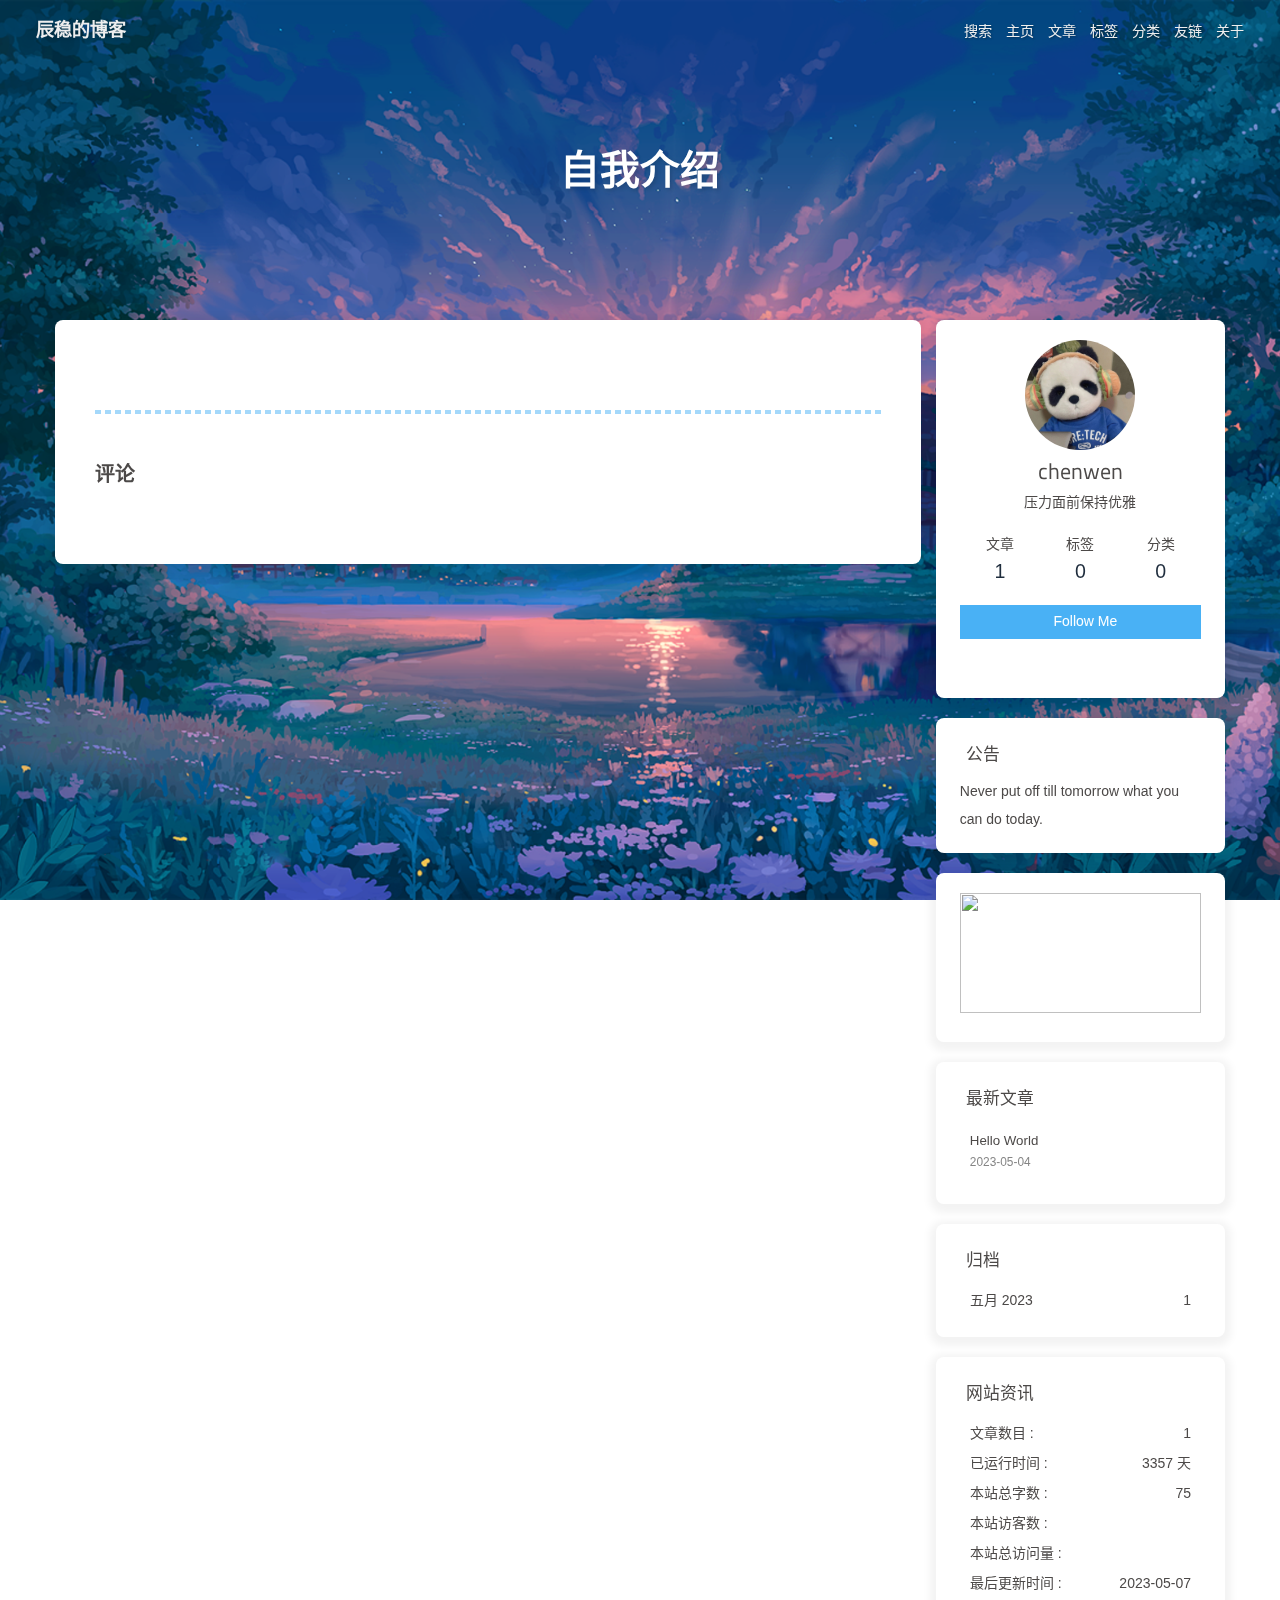
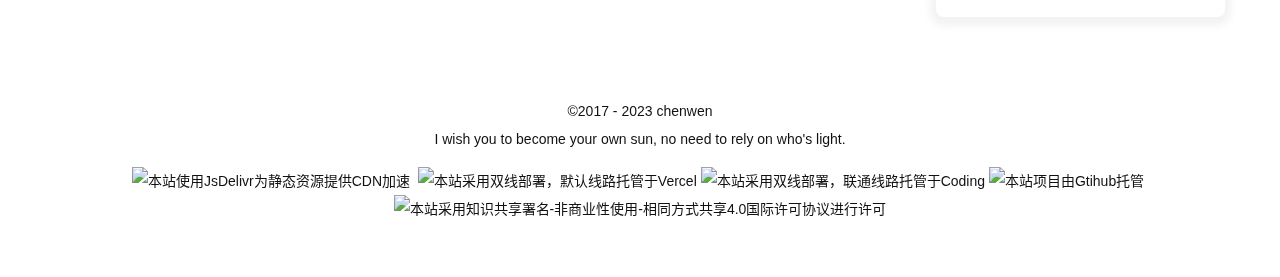
==== about/index.html @ df20328a "Site updated: 2023-05-07 23:06:52" ====
<!DOCTYPE html><html lang="zh-CN" data-theme="light"><head><meta charset="UTF-8"><meta http-equiv="X-UA-Compatible" content="IE=edge"><meta name="viewport" content="width=device-width, initial-scale=1.0,viewport-fit=cover"><title>自我介绍 | 辰稳的博客</title><meta name="author" content="chenwen"><meta name="copyright" content="chenwen"><meta name="format-detection" content="telephone=no"><meta name="theme-color" content="#ffffff"><meta property="og:type" content="website">
<meta property="og:title" content="自我介绍">
<meta property="og:url" content="http://example.com/about/index.html">
<meta property="og:site_name" content="辰稳的博客">
<meta property="og:locale" content="zh_CN">
<meta property="og:image" content="http://example.com/img/avatar.jpg">
<meta property="article:published_time" content="2023-05-05T14:06:35.000Z">
<meta property="article:modified_time" content="2023-05-05T14:24:24.065Z">
<meta property="article:author" content="chenwen">
<meta name="twitter:card" content="summary">
<meta name="twitter:image" content="http://example.com/img/avatar.jpg"><link rel="shortcut icon" href="/img/favicon.png"><link rel="canonical" href="http://example.com/about/index.html"><link rel="preconnect" href="//cdn.jsdelivr.net"/><link rel="preconnect" href="//fonts.googleapis.com" crossorigin=""/><link rel="preconnect" href="//busuanzi.ibruce.info"/><link rel="stylesheet" href="/css/index.css"><link rel="stylesheet" href="https://cdn.jsdelivr.net/npm/@fortawesome/fontawesome-free/css/all.min.css" media="print" onload="this.media='all'"><link rel="stylesheet" href="https://cdn.jsdelivr.net/npm/@fancyapps/ui/dist/fancybox/fancybox.min.css" media="print" onload="this.media='all'"><link rel="stylesheet" href="https://fonts.googleapis.com/css?family=Titillium+Web&amp;display=swap" media="print" onload="this.media='all'"><script>const GLOBAL_CONFIG = { 
  root: '/',
  algolia: undefined,
  localSearch: {"path":"/search.xml","preload":false,"top_n_per_article":1,"unescape":false,"languages":{"hits_empty":"找不到您查询的内容：${query}","hits_stats":"共找到 ${hits} 篇文章"}},
  translate: undefined,
  noticeOutdate: undefined,
  highlight: {"plugin":"highlighjs","highlightCopy":true,"highlightLang":false,"highlightHeightLimit":false},
  copy: {
    success: '复制成功',
    error: '复制错误',
    noSupport: '浏览器不支持'
  },
  relativeDate: {
    homepage: false,
    post: false
  },
  runtime: '天',
  dateSuffix: {
    just: '刚刚',
    min: '分钟前',
    hour: '小时前',
    day: '天前',
    month: '个月前'
  },
  copyright: {"limitCount":50,"languages":{"author":"作者: chenwen","link":"链接: ","source":"来源: 辰稳的博客","info":"著作权归作者所有。商业转载请联系作者获得授权，非商业转载请注明出处。"}},
  lightbox: 'fancybox',
  Snackbar: undefined,
  source: {
    justifiedGallery: {
      js: 'https://cdn.jsdelivr.net/npm/flickr-justified-gallery/dist/fjGallery.min.js',
      css: 'https://cdn.jsdelivr.net/npm/flickr-justified-gallery/dist/fjGallery.min.css'
    }
  },
  isPhotoFigcaption: false,
  islazyload: false,
  isAnchor: false,
  percent: {
    toc: true,
    rightside: false,
  }
}</script><script id="config-diff">var GLOBAL_CONFIG_SITE = {
  title: '自我介绍',
  isPost: false,
  isHome: false,
  isHighlightShrink: false,
  isToc: false,
  postUpdate: '2023-05-05 22:24:24'
}</script><noscript><style type="text/css">
  #nav {
    opacity: 1
  }
  .justified-gallery img {
    opacity: 1
  }

  #recent-posts time,
  #post-meta time {
    display: inline !important
  }
</style></noscript><script>(win=>{
    win.saveToLocal = {
      set: function setWithExpiry(key, value, ttl) {
        if (ttl === 0) return
        const now = new Date()
        const expiryDay = ttl * 86400000
        const item = {
          value: value,
          expiry: now.getTime() + expiryDay,
        }
        localStorage.setItem(key, JSON.stringify(item))
      },

      get: function getWithExpiry(key) {
        const itemStr = localStorage.getItem(key)

        if (!itemStr) {
          return undefined
        }
        const item = JSON.parse(itemStr)
        const now = new Date()

        if (now.getTime() > item.expiry) {
          localStorage.removeItem(key)
          return undefined
        }
        return item.value
      }
    }
  
    win.getScript = url => new Promise((resolve, reject) => {
      const script = document.createElement('script')
      script.src = url
      script.async = true
      script.onerror = reject
      script.onload = script.onreadystatechange = function() {
        const loadState = this.readyState
        if (loadState && loadState !== 'loaded' && loadState !== 'complete') return
        script.onload = script.onreadystatechange = null
        resolve()
      }
      document.head.appendChild(script)
    })
  
    win.getCSS = (url,id = false) => new Promise((resolve, reject) => {
      const link = document.createElement('link')
      link.rel = 'stylesheet'
      link.href = url
      if (id) link.id = id
      link.onerror = reject
      link.onload = link.onreadystatechange = function() {
        const loadState = this.readyState
        if (loadState && loadState !== 'loaded' && loadState !== 'complete') return
        link.onload = link.onreadystatechange = null
        resolve()
      }
      document.head.appendChild(link)
    })
  
      win.activateDarkMode = function () {
        document.documentElement.setAttribute('data-theme', 'dark')
        if (document.querySelector('meta[name="theme-color"]') !== null) {
          document.querySelector('meta[name="theme-color"]').setAttribute('content', '#0d0d0d')
        }
      }
      win.activateLightMode = function () {
        document.documentElement.setAttribute('data-theme', 'light')
        if (document.querySelector('meta[name="theme-color"]') !== null) {
          document.querySelector('meta[name="theme-color"]').setAttribute('content', '#ffffff')
        }
      }
      const t = saveToLocal.get('theme')
    
          if (t === 'dark') activateDarkMode()
          else if (t === 'light') activateLightMode()
        
      const asideStatus = saveToLocal.get('aside-status')
      if (asideStatus !== undefined) {
        if (asideStatus === 'hide') {
          document.documentElement.classList.add('hide-aside')
        } else {
          document.documentElement.classList.remove('hide-aside')
        }
      }
    
    const detectApple = () => {
      if(/iPad|iPhone|iPod|Macintosh/.test(navigator.userAgent)){
        document.documentElement.classList.add('apple')
      }
    }
    detectApple()
    })(window)</script><link rel="stylesheet" href="/css/index_loading.css"><link rel="stylesheet" href="/css/universe.css"><link rel="stylesheet" href="/css/modify.css"><!-- hexo injector head_end start --><link rel="stylesheet" href="https://cdn.cbd.int/hexo-butterfly-clock-anzhiyu/lib/clock.min.css" /><!-- hexo injector head_end end --><meta name="generator" content="Hexo 6.3.0"></head><body><div id="loading-box" onclick="document.getElementById(&quot;loading-box&quot;).classList.add(&quot;loaded&quot;)"><div class="loading-bg"><div class="loading-img"></div><div class="loading-image-dot"></div></div></div><script>const preloader = {
  endLoading: () => {
    document.body.style.overflow = 'auto';
    document.getElementById('loading-box').classList.add("loaded")
  },
  initLoading: () => {
    document.body.style.overflow = '';
    document.getElementById('loading-box').classList.remove("loaded")

  }
}
window.addEventListener('load',()=> { preloader.endLoading() })

if (false) {
  document.addEventListener('pjax:send', () => { preloader.initLoading() })
  document.addEventListener('pjax:complete', () => { preloader.endLoading() })
}</script><script>window.paceOptions = {
  restartOnPushState: false
}

document.addEventListener('pjax:send', () => {
  Pace.restart()
})
</script><link rel="stylesheet" href="/css/progress_bar.css"/><script src="https://cdn.jsdelivr.net/npm/pace-js/pace.min.js"></script><div id="web_bg"></div><div id="sidebar"><div id="menu-mask"></div><div id="sidebar-menus"><div class="avatar-img is-center"><img src="/img/avatar.jpg" onerror="onerror=null;src='/img/friend_404.gif'" alt="avatar"/></div><div class="sidebar-site-data site-data is-center"><a href="/archives/"><div class="headline">文章</div><div class="length-num">1</div></a><a href="/tags/"><div class="headline">标签</div><div class="length-num">0</div></a><a href="/categories/"><div class="headline">分类</div><div class="length-num">0</div></a></div><hr/><div class="menus_items"><div class="menus_item"><a class="site-page" href="/"><i class="fa-fw fas fa-home"></i><span> 主页</span></a></div><div class="menus_item"><a class="site-page" href="/archives/"><i class="fa-fw fa fa fa-archive"></i><span> 文章</span></a></div><div class="menus_item"><a class="site-page" href="/tags/"><i class="fa-fw fa fa-tags"></i><span> 标签</span></a></div><div class="menus_item"><a class="site-page" href="/categories/"><i class="fa-fw fa fa-folder-open"></i><span> 分类</span></a></div><div class="menus_item"><a class="site-page" href="/links/"><i class="fa-fw fa fa-link"></i><span> 友链</span></a></div><div class="menus_item"><a class="site-page" href="/about/"><i class="fa-fw fas fa-heart"></i><span> 关于</span></a></div></div></div></div><div class="page" id="body-wrap"><header class="not-home-page" id="page-header"><nav id="nav"><span id="blog-info"><a href="/" title="辰稳的博客"><span class="site-name">辰稳的博客</span></a></span><div id="menus"><div id="search-button"><a class="site-page social-icon search" href="javascript:void(0);"><i class="fas fa-search fa-fw"></i><span> 搜索</span></a></div><div class="menus_items"><div class="menus_item"><a class="site-page" href="/"><i class="fa-fw fas fa-home"></i><span> 主页</span></a></div><div class="menus_item"><a class="site-page" href="/archives/"><i class="fa-fw fa fa fa-archive"></i><span> 文章</span></a></div><div class="menus_item"><a class="site-page" href="/tags/"><i class="fa-fw fa fa-tags"></i><span> 标签</span></a></div><div class="menus_item"><a class="site-page" href="/categories/"><i class="fa-fw fa fa-folder-open"></i><span> 分类</span></a></div><div class="menus_item"><a class="site-page" href="/links/"><i class="fa-fw fa fa-link"></i><span> 友链</span></a></div><div class="menus_item"><a class="site-page" href="/about/"><i class="fa-fw fas fa-heart"></i><span> 关于</span></a></div></div><div id="toggle-menu"><a class="site-page" href="javascript:void(0);"><i class="fas fa-bars fa-fw"></i></a></div></div></nav><div id="page-site-info"><h1 id="site-title">自我介绍</h1></div></header><main class="layout" id="content-inner"><div id="page"><div id="article-container"></div><hr/><div id="post-comment"><div class="comment-head"><div class="comment-headline"><i class="fas fa-comments fa-fw"></i><span> 评论</span></div></div><div class="comment-wrap"><div><div id="twikoo-wrap"></div></div></div></div></div><div class="aside-content" id="aside-content"><div class="card-widget card-info"><div class="is-center"><div class="avatar-img"><img src="/img/avatar.jpg" onerror="this.onerror=null;this.src='/img/friend_404.gif'" alt="avatar"/></div><div class="author-info__name">chenwen</div><div class="author-info__description">压力面前保持优雅</div></div><div class="card-info-data site-data is-center"><a href="/archives/"><div class="headline">文章</div><div class="length-num">1</div></a><a href="/tags/"><div class="headline">标签</div><div class="length-num">0</div></a><a href="/categories/"><div class="headline">分类</div><div class="length-num">0</div></a></div><a id="card-info-btn" target="_blank" rel="noopener" href="https://github.com/xxxxxx"><i class="fab fa-github"></i><span>Follow Me</span></a><div class="card-info-social-icons is-center"><a class="social-icon" href="https://github.com/" target="_blank" title="Github"><i class="fab fa-github"></i></a><a class="social-icon" href="http://28441096.xyz/" target="_blank" title="BLOG"><i class="fa fa-book-open"></i></a><a class="social-icon" href="mailto:28441096@qq.com" target="_blank" title="Email"><i class="fas fa-envelope-open-text"></i></a></div></div><div class="card-widget card-announcement"><div class="item-headline"><i class="fas fa-bullhorn fa-shake"></i><span>公告</span></div><div class="announcement_content">Never put off till tomorrow what you can do today.</div></div><div class="sticky_layout"><div class="card-widget card-recent-post"><div class="item-headline"><i class="fas fa-history"></i><span>最新文章</span></div><div class="aside-list"><div class="aside-list-item no-cover"><div class="content"><a class="title" href="/post/undefined.html" title="Hello World">Hello World</a><time datetime="2023-05-04T13:56:14.245Z" title="发表于 2023-05-04 21:56:14">2023-05-04</time></div></div></div></div><div class="card-widget card-archives"><div class="item-headline"><i class="fas fa-archive"></i><span>归档</span></div><ul class="card-archive-list"><li class="card-archive-list-item"><a class="card-archive-list-link" href="/archives/2023/05/"><span class="card-archive-list-date">五月 2023</span><span class="card-archive-list-count">1</span></a></li></ul></div><div class="card-widget card-webinfo"><div class="item-headline"><i class="fas fa-chart-line"></i><span>网站资讯</span></div><div class="webinfo"><div class="webinfo-item"><div class="item-name">文章数目 :</div><div class="item-count">1</div></div><div class="webinfo-item"><div class="item-name">已运行时间 :</div><div class="item-count" id="runtimeshow" data-publishDate="2017-05-14T16:00:00.000Z"><i class="fa-solid fa-spinner fa-spin"></i></div></div><div class="webinfo-item"><div class="item-name">本站总字数 :</div><div class="item-count">75</div></div><div class="webinfo-item"><div class="item-name">本站访客数 :</div><div class="item-count" id="busuanzi_value_site_uv"><i class="fa-solid fa-spinner fa-spin"></i></div></div><div class="webinfo-item"><div class="item-name">本站总访问量 :</div><div class="item-count" id="busuanzi_value_site_pv"><i class="fa-solid fa-spinner fa-spin"></i></div></div><div class="webinfo-item"><div class="item-name">最后更新时间 :</div><div class="item-count" id="last-push-date" data-lastPushDate="2023-05-07T15:06:49.174Z"><i class="fa-solid fa-spinner fa-spin"></i></div></div></div></div></div></div></main><footer id="footer" style="background-color: transparent;"><div id="footer-wrap"><div class="copyright">&copy;2017 - 2023  <i id="heartbeat" class="fa fas fa-heartbeat"></i> chenwen</div><div class="footer_custom_text">I wish you to become your own sun, no need to rely on who's light.<p><a target="_blank" href="https://www.jsdelivr.com/"><img src="https://img.shields.io/badge/CDN-jsDelivr-orange?style=flat&logo=jsDelivr" title="本站使用JsDelivr为静态资源提供CDN加速"></a> &nbsp;<a target="_blank" href="https://vercel.com/ "><img src="https://img.shields.io/badge/Hosted-Vervel-brightgreen?style=flat&logo=Vercel" title="本站采用双线部署，默认线路托管于Vercel"></a>&nbsp;<a target="_blank" href="https://vercel.com/ "><img src="https://img.shields.io/badge/Hosted-Coding-0cedbe?style=flat&logo=Codio" title="本站采用双线部署，联通线路托管于Coding"></a>&nbsp;<a target="_blank" href="https://github.com/"><img src="https://img.shields.io/badge/Source-Github-d021d6?style=flat&logo=GitHub" title="本站项目由Gtihub托管"></a>&nbsp;<a target="_blank" href="http://creativecommons.org/licenses/by-nc-sa/4.0/"><img src="https://img.shields.io/badge/Copyright-BY--NC--SA%204.0-d42328?style=flat&logo=Claris" title="本站采用知识共享署名-非商业性使用-相同方式共享4.0国际许可协议进行许可"></a></p></div></div><link rel="stylesheet" href="https://fastly.jsdelivr.net/gh/HCLonely/images@master/others/heartbeat.min.css"></footer></div><div id="rightside"><div id="rightside-config-hide"><button id="darkmode" type="button" title="浅色和深色模式转换"><i class="fas fa-adjust"></i></button><button id="hide-aside-btn" type="button" title="单栏和双栏切换"><i class="fas fa-arrows-alt-h"></i></button></div><div id="rightside-config-show"><button id="rightside_config" type="button" title="设置"><i class="fas fa-cog fa-spin"></i></button><a id="to_comment" href="#post-comment" title="直达评论"><i class="fas fa-comments"></i></a><button id="go-up" type="button" title="回到顶部"><span class="scroll-percent"></span><i class="fas fa-arrow-up"></i></button></div></div><div><script src="/js/utils.js"></script><script src="/js/main.js"></script><script src="https://cdn.jsdelivr.net/npm/@fancyapps/ui/dist/fancybox/fancybox.umd.min.js"></script><div class="js-pjax"><script>(()=>{
  const init = () => {
    twikoo.init(Object.assign({
      el: '#twikoo-wrap',
      envId: 'https://my-twikoo-4cvhlcg3n-weiyin666.vercel.app',
      region: '',
      onCommentLoaded: function () {
        btf.loadLightbox(document.querySelectorAll('#twikoo .tk-content img:not(.tk-owo-emotion)'))
      }
    }, null))
  }

  const getCount = () => {
    const countELement = document.getElementById('twikoo-count')
    if(!countELement) return
    twikoo.getCommentsCount({
      envId: 'https://my-twikoo-4cvhlcg3n-weiyin666.vercel.app',
      region: '',
      urls: [window.location.pathname],
      includeReply: false
    }).then(function (res) {
      countELement.innerText = res[0].count
    }).catch(function (err) {
      console.error(err);
    });
  }

  const runFn = () => {
    init()
    
  }

  const loadTwikoo = () => {
    if (typeof twikoo === 'object') {
      setTimeout(runFn,0)
      return
    } 
    getScript('https://cdn.jsdelivr.net/npm/twikoo/dist/twikoo.all.min.js').then(runFn)
  }

  if ('Twikoo' === 'Twikoo' || !false) {
    if (false) btf.loadComment(document.getElementById('twikoo-wrap'), loadTwikoo)
    else loadTwikoo()
  } else {
    window.loadOtherComment = () => {
      loadTwikoo()
    }
  }
})()</script></div><canvas id="universe"></canvas><script defer src="/js/universe.js"></script><script defer src="/js/modify.js"></script><script id="canvas_nest" defer="defer" color="0,0,255" opacity="0.7" zIndex="-1" count="99" mobile="false" src="https://cdn.jsdelivr.net/npm/butterfly-extsrc/dist/canvas-nest.min.js"></script><script src="https://cdn.jsdelivr.net/npm/butterfly-extsrc/dist/activate-power-mode.min.js"></script><script>POWERMODE.colorful = true;
POWERMODE.shake = true;
POWERMODE.mobile = true;
document.body.addEventListener('input', POWERMODE);
</script><script id="click-show-text" src="https://cdn.jsdelivr.net/npm/butterfly-extsrc/dist/click-show-text.min.js" data-mobile="true" data-text="♥" data-fontsize="30px" data-random="true" async="async"></script><script async data-pjax src="//busuanzi.ibruce.info/busuanzi/2.3/busuanzi.pure.mini.js"></script><div id="local-search"><div class="search-dialog"><nav class="search-nav"><span class="search-dialog-title">搜索</span><span id="loading-status"></span><button class="search-close-button"><i class="fas fa-times"></i></button></nav><div class="is-center" id="loading-database"><i class="fas fa-spinner fa-pulse"></i><span>  数据库加载中</span></div><div class="search-wrap"><div id="local-search-input"><div class="local-search-box"><input class="local-search-box--input" placeholder="搜索文章" type="text"/></div></div><hr/><div class="no-result" id="local-search-results"></div><div id="local-search-stats-wrap"></div></div></div><div id="search-mask"></div><script src="/js/search/local-search.js"></script></div></div><!-- hexo injector body_end start --><script data-pjax>
  function butterfly_clock_anzhiyu_injector_config(){
    var parent_div_git = document.getElementsByClassName('sticky_layout')[0];
    var item_html = '<div class="card-widget card-clock"><div class="card-glass"><div class="card-background"><div class="card-content"><div id="hexo_electric_clock"><img class="entered loading" id="card-clock-loading" src="https://cdn.cbd.int/hexo-butterfly-clock-anzhiyu/lib/loading.gif" style="height: 120px; width: 100%;" data-ll-status="loading"/></div></div></div></div></div>';
    console.log('已挂载butterfly_clock_anzhiyu')
    if(parent_div_git) {
      parent_div_git.insertAdjacentHTML("afterbegin",item_html)
    }
  }
  var elist = 'null'.split(',');
  var cpage = location.pathname;
  var epage = 'all';
  var qweather_key = 'b16a1fa0e63c46a4b8f28abfb06ae3fe';
  var gaud_map_key = 'e2b04289e870b005374ee030148d64fd&s=rsv3';
  var baidu_ak_key = 'undefined';
  var flag = 0;
  var clock_rectangle = '108.95,34.27';
  var clock_default_rectangle_enable = 'false';

  for (var i=0;i<elist.length;i++){
    if (cpage.includes(elist[i])){
      flag++;
    }
  }

  if ((epage ==='all')&&(flag == 0)){
    butterfly_clock_anzhiyu_injector_config();
  }
  else if (epage === cpage){
    butterfly_clock_anzhiyu_injector_config();
  }
  </script><script src="https://widget.qweather.net/simple/static/js/he-simple-common.js?v=2.0"></script><script data-pjax src="https://cdn.cbd.int/hexo-butterfly-clock-anzhiyu/lib/clock.min.js"></script><!-- hexo injector body_end end --></body></html>
---- css/index_loading.css ----
.loading-img {
  background: url(/img/avatar.jpg) no-repeat center center;
  background-size: cover;
}
---- css/universe.css ----
/* 背景宇宙星光  */
#universe{
  display: block;
  position: fixed;
  margin: 0;
  padding: 0;
  border: 0;
  outline: 0;
  left: 0;
  top: 0;
  width: 100%;
  height: 100%;
  pointer-events: none;
  z-index: -1;
}
---- css/modify.css ----
#page-header,
#page-header:before {
  background: transparent !important;
}
#page-header.post-bg,
#page-header.not-home-page {
  height: 280px !important;
}
#page-header #post-info {
  bottom: 40px !important;
}
#page-header #page-site-info {
  top: 140px !important;
}
@media screen and (max-width: 768px) {
  #page-header.not-home-page {
    height: 200px !important;
  }
  #page-header #post-info {
    bottom: 10px !important;
  }
  #page-header #page-site-info {
    top: 100px !important;
  }
}
.top-img {
  height: 250px;
  margin: -50px -40px 50px;
  border-top-left-radius: inherit;
  border-top-right-radius: inherit;
  background-position: center center;
  background-size: cover;
  -webkit-transition: all 0.3s;
  -moz-transition: all 0.3s;
  -o-transition: all 0.3s;
  -ms-transition: all 0.3s;
  transition: all 0.3s;
}
@media screen and (max-width: 768px) {
  .top-img {
    height: 230px;
    margin: -36px -14px 36px;
  }
}
[data-theme='dark'] .top-img {
  filter: brightness(0.8);
}
#footer:before {
  background-color: rgba(255,255,255,0.5);
}
[data-theme='dark'] #footer:before {
  background-color: rgba(0,0,0,0.5);
}
#footer-wrap,
#footer-wrap a {
  color: #111;
  -webkit-transition: unset;
  -moz-transition: unset;
  -o-transition: unset;
  -ms-transition: unset;
  transition: unset;
}
[data-theme='dark'] #footer-wrap,
[data-theme='dark'] #footer-wrap a {
  color: var(--light-grey);
}
---- css/progress_bar.css ----
.pace {
  -webkit-pointer-events: none;
  pointer-events: none;
  -webkit-user-select: none;
  -moz-user-select: none;
  user-select: none;
  z-index: 2000;
  position: fixed;
  margin: auto;
  top: 10px;
  left: 0;
  right: 0;
  height: 8px;
  border-radius: 8px;
  width: 4rem;
  background: #eaecf2;
  border: 1px #e3e8f7;
  overflow: hidden;
}

.pace-inactive .pace-progress {
  opacity: 0;
  transition: 0.3s ease-in;
}

.pace .pace-progress {
  -webkit-box-sizing: border-box;
  -moz-box-sizing: border-box;
  -ms-box-sizing: border-box;
  -o-box-sizing: border-box;
  box-sizing: border-box;
  -webkit-transform: translate3d(0, 0, 0);
  -moz-transform: translate3d(0, 0, 0);
  -ms-transform: translate3d(0, 0, 0);
  -o-transform: translate3d(0, 0, 0);
  transform: translate3d(0, 0, 0);
  max-width: 200px;
  position: absolute;
  z-index: 2000;
  display: block;
  top: 0;
  right: 100%;
  height: 100%;
  width: 100%;
  background: linear-gradient(-45deg, #ee7752, #e73c7e, #23a6d5, #23d5ab);
  animation: gradient 1.5s ease infinite;
  background-size: 200%;
}

.pace.pace-inactive {
  opacity: 0;
  transition: 0.3s;
  top: -8px;
}
@keyframes gradient {
  0% {
    background-position: 0% 50%;
  }
  50% {
    background-position: 100% 50%;
  }
  100% {
    background-position: 0% 50%;
  }
}
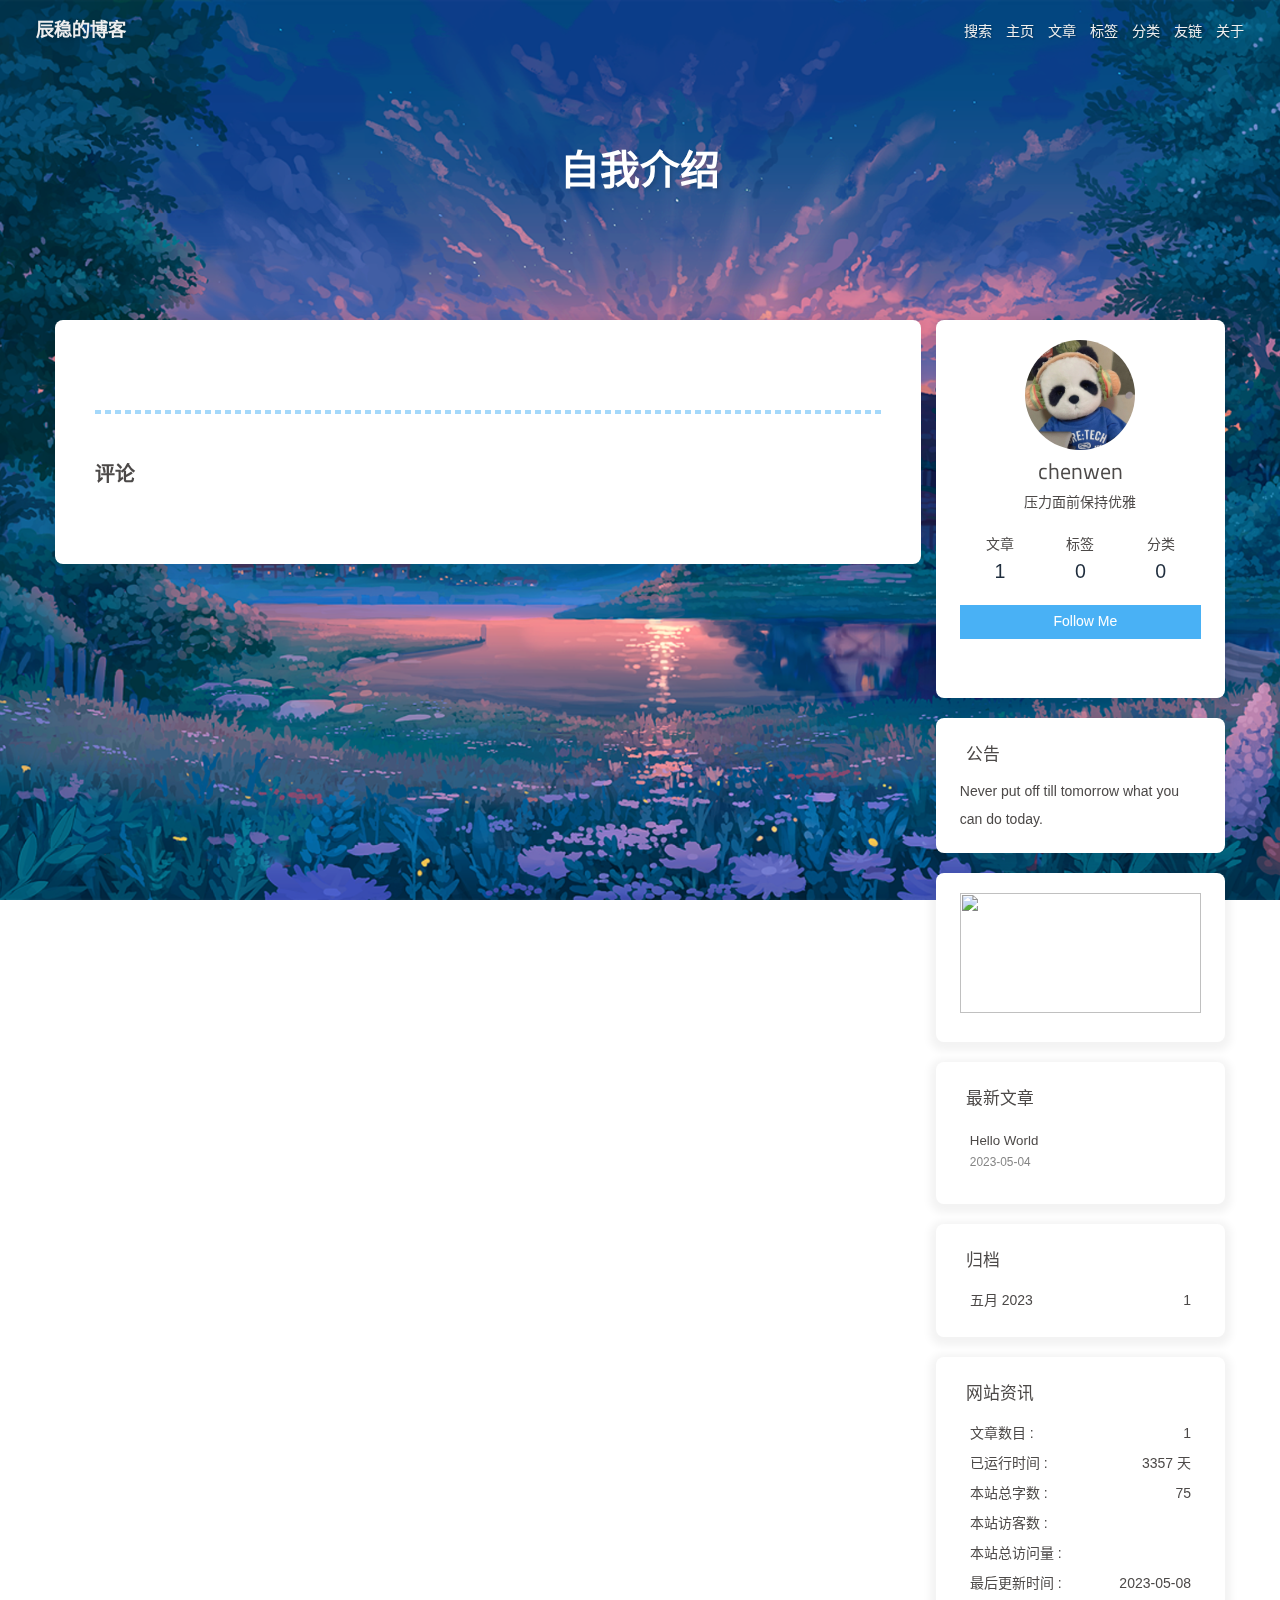
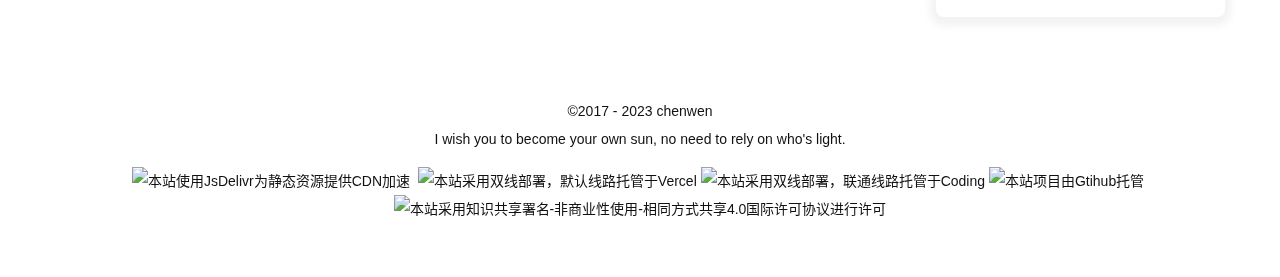
==== commit ae8e6cba: "Site updated: 2023-05-08 21:25:37" ====
--- a/about/index.html
+++ b/about/index.html
@@ -181,12 +181,12 @@
 document.addEventListener('pjax:send', () => {
   Pace.restart()
 })
-</script><link rel="stylesheet" href="/css/progress_bar.css"/><script src="https://cdn.jsdelivr.net/npm/pace-js/pace.min.js"></script><div id="web_bg"></div><div id="sidebar"><div id="menu-mask"></div><div id="sidebar-menus"><div class="avatar-img is-center"><img src="/img/avatar.jpg" onerror="onerror=null;src='/img/friend_404.gif'" alt="avatar"/></div><div class="sidebar-site-data site-data is-center"><a href="/archives/"><div class="headline">文章</div><div class="length-num">1</div></a><a href="/tags/"><div class="headline">标签</div><div class="length-num">0</div></a><a href="/categories/"><div class="headline">分类</div><div class="length-num">0</div></a></div><hr/><div class="menus_items"><div class="menus_item"><a class="site-page" href="/"><i class="fa-fw fas fa-home"></i><span> 主页</span></a></div><div class="menus_item"><a class="site-page" href="/archives/"><i class="fa-fw fa fa fa-archive"></i><span> 文章</span></a></div><div class="menus_item"><a class="site-page" href="/tags/"><i class="fa-fw fa fa-tags"></i><span> 标签</span></a></div><div class="menus_item"><a class="site-page" href="/categories/"><i class="fa-fw fa fa-folder-open"></i><span> 分类</span></a></div><div class="menus_item"><a class="site-page" href="/links/"><i class="fa-fw fa fa-link"></i><span> 友链</span></a></div><div class="menus_item"><a class="site-page" href="/about/"><i class="fa-fw fas fa-heart"></i><span> 关于</span></a></div></div></div></div><div class="page" id="body-wrap"><header class="not-home-page" id="page-header"><nav id="nav"><span id="blog-info"><a href="/" title="辰稳的博客"><span class="site-name">辰稳的博客</span></a></span><div id="menus"><div id="search-button"><a class="site-page social-icon search" href="javascript:void(0);"><i class="fas fa-search fa-fw"></i><span> 搜索</span></a></div><div class="menus_items"><div class="menus_item"><a class="site-page" href="/"><i class="fa-fw fas fa-home"></i><span> 主页</span></a></div><div class="menus_item"><a class="site-page" href="/archives/"><i class="fa-fw fa fa fa-archive"></i><span> 文章</span></a></div><div class="menus_item"><a class="site-page" href="/tags/"><i class="fa-fw fa fa-tags"></i><span> 标签</span></a></div><div class="menus_item"><a class="site-page" href="/categories/"><i class="fa-fw fa fa-folder-open"></i><span> 分类</span></a></div><div class="menus_item"><a class="site-page" href="/links/"><i class="fa-fw fa fa-link"></i><span> 友链</span></a></div><div class="menus_item"><a class="site-page" href="/about/"><i class="fa-fw fas fa-heart"></i><span> 关于</span></a></div></div><div id="toggle-menu"><a class="site-page" href="javascript:void(0);"><i class="fas fa-bars fa-fw"></i></a></div></div></nav><div id="page-site-info"><h1 id="site-title">自我介绍</h1></div></header><main class="layout" id="content-inner"><div id="page"><div id="article-container"></div><hr/><div id="post-comment"><div class="comment-head"><div class="comment-headline"><i class="fas fa-comments fa-fw"></i><span> 评论</span></div></div><div class="comment-wrap"><div><div id="twikoo-wrap"></div></div></div></div></div><div class="aside-content" id="aside-content"><div class="card-widget card-info"><div class="is-center"><div class="avatar-img"><img src="/img/avatar.jpg" onerror="this.onerror=null;this.src='/img/friend_404.gif'" alt="avatar"/></div><div class="author-info__name">chenwen</div><div class="author-info__description">压力面前保持优雅</div></div><div class="card-info-data site-data is-center"><a href="/archives/"><div class="headline">文章</div><div class="length-num">1</div></a><a href="/tags/"><div class="headline">标签</div><div class="length-num">0</div></a><a href="/categories/"><div class="headline">分类</div><div class="length-num">0</div></a></div><a id="card-info-btn" target="_blank" rel="noopener" href="https://github.com/xxxxxx"><i class="fab fa-github"></i><span>Follow Me</span></a><div class="card-info-social-icons is-center"><a class="social-icon" href="https://github.com/" target="_blank" title="Github"><i class="fab fa-github"></i></a><a class="social-icon" href="http://28441096.xyz/" target="_blank" title="BLOG"><i class="fa fa-book-open"></i></a><a class="social-icon" href="mailto:28441096@qq.com" target="_blank" title="Email"><i class="fas fa-envelope-open-text"></i></a></div></div><div class="card-widget card-announcement"><div class="item-headline"><i class="fas fa-bullhorn fa-shake"></i><span>公告</span></div><div class="announcement_content">Never put off till tomorrow what you can do today.</div></div><div class="sticky_layout"><div class="card-widget card-recent-post"><div class="item-headline"><i class="fas fa-history"></i><span>最新文章</span></div><div class="aside-list"><div class="aside-list-item no-cover"><div class="content"><a class="title" href="/post/undefined.html" title="Hello World">Hello World</a><time datetime="2023-05-04T13:56:14.245Z" title="发表于 2023-05-04 21:56:14">2023-05-04</time></div></div></div></div><div class="card-widget card-archives"><div class="item-headline"><i class="fas fa-archive"></i><span>归档</span></div><ul class="card-archive-list"><li class="card-archive-list-item"><a class="card-archive-list-link" href="/archives/2023/05/"><span class="card-archive-list-date">五月 2023</span><span class="card-archive-list-count">1</span></a></li></ul></div><div class="card-widget card-webinfo"><div class="item-headline"><i class="fas fa-chart-line"></i><span>网站资讯</span></div><div class="webinfo"><div class="webinfo-item"><div class="item-name">文章数目 :</div><div class="item-count">1</div></div><div class="webinfo-item"><div class="item-name">已运行时间 :</div><div class="item-count" id="runtimeshow" data-publishDate="2017-05-14T16:00:00.000Z"><i class="fa-solid fa-spinner fa-spin"></i></div></div><div class="webinfo-item"><div class="item-name">本站总字数 :</div><div class="item-count">75</div></div><div class="webinfo-item"><div class="item-name">本站访客数 :</div><div class="item-count" id="busuanzi_value_site_uv"><i class="fa-solid fa-spinner fa-spin"></i></div></div><div class="webinfo-item"><div class="item-name">本站总访问量 :</div><div class="item-count" id="busuanzi_value_site_pv"><i class="fa-solid fa-spinner fa-spin"></i></div></div><div class="webinfo-item"><div class="item-name">最后更新时间 :</div><div class="item-count" id="last-push-date" data-lastPushDate="2023-05-07T15:06:49.174Z"><i class="fa-solid fa-spinner fa-spin"></i></div></div></div></div></div></div></main><footer id="footer" style="background-color: transparent;"><div id="footer-wrap"><div class="copyright">&copy;2017 - 2023  <i id="heartbeat" class="fa fas fa-heartbeat"></i> chenwen</div><div class="footer_custom_text">I wish you to become your own sun, no need to rely on who's light.<p><a target="_blank" href="https://www.jsdelivr.com/"><img src="https://img.shields.io/badge/CDN-jsDelivr-orange?style=flat&logo=jsDelivr" title="本站使用JsDelivr为静态资源提供CDN加速"></a> &nbsp;<a target="_blank" href="https://vercel.com/ "><img src="https://img.shields.io/badge/Hosted-Vervel-brightgreen?style=flat&logo=Vercel" title="本站采用双线部署，默认线路托管于Vercel"></a>&nbsp;<a target="_blank" href="https://vercel.com/ "><img src="https://img.shields.io/badge/Hosted-Coding-0cedbe?style=flat&logo=Codio" title="本站采用双线部署，联通线路托管于Coding"></a>&nbsp;<a target="_blank" href="https://github.com/"><img src="https://img.shields.io/badge/Source-Github-d021d6?style=flat&logo=GitHub" title="本站项目由Gtihub托管"></a>&nbsp;<a target="_blank" href="http://creativecommons.org/licenses/by-nc-sa/4.0/"><img src="https://img.shields.io/badge/Copyright-BY--NC--SA%204.0-d42328?style=flat&logo=Claris" title="本站采用知识共享署名-非商业性使用-相同方式共享4.0国际许可协议进行许可"></a></p></div></div><link rel="stylesheet" href="https://fastly.jsdelivr.net/gh/HCLonely/images@master/others/heartbeat.min.css"></footer></div><div id="rightside"><div id="rightside-config-hide"><button id="darkmode" type="button" title="浅色和深色模式转换"><i class="fas fa-adjust"></i></button><button id="hide-aside-btn" type="button" title="单栏和双栏切换"><i class="fas fa-arrows-alt-h"></i></button></div><div id="rightside-config-show"><button id="rightside_config" type="button" title="设置"><i class="fas fa-cog fa-spin"></i></button><a id="to_comment" href="#post-comment" title="直达评论"><i class="fas fa-comments"></i></a><button id="go-up" type="button" title="回到顶部"><span class="scroll-percent"></span><i class="fas fa-arrow-up"></i></button></div></div><div><script src="/js/utils.js"></script><script src="/js/main.js"></script><script src="https://cdn.jsdelivr.net/npm/@fancyapps/ui/dist/fancybox/fancybox.umd.min.js"></script><div class="js-pjax"><script>(()=>{
+</script><link rel="stylesheet" href="/css/progress_bar.css"/><script src="https://cdn.jsdelivr.net/npm/pace-js/pace.min.js"></script><div id="web_bg"></div><div id="sidebar"><div id="menu-mask"></div><div id="sidebar-menus"><div class="avatar-img is-center"><img src="/img/avatar.jpg" onerror="onerror=null;src='/img/friend_404.gif'" alt="avatar"/></div><div class="sidebar-site-data site-data is-center"><a href="/archives/"><div class="headline">文章</div><div class="length-num">1</div></a><a href="/tags/"><div class="headline">标签</div><div class="length-num">0</div></a><a href="/categories/"><div class="headline">分类</div><div class="length-num">0</div></a></div><hr/><div class="menus_items"><div class="menus_item"><a class="site-page" href="/"><i class="fa-fw fas fa-home"></i><span> 主页</span></a></div><div class="menus_item"><a class="site-page" href="/archives/"><i class="fa-fw fa fa fa-archive"></i><span> 文章</span></a></div><div class="menus_item"><a class="site-page" href="/tags/"><i class="fa-fw fa fa-tags"></i><span> 标签</span></a></div><div class="menus_item"><a class="site-page" href="/categories/"><i class="fa-fw fa fa-folder-open"></i><span> 分类</span></a></div><div class="menus_item"><a class="site-page" href="/links/"><i class="fa-fw fa fa-link"></i><span> 友链</span></a></div><div class="menus_item"><a class="site-page" href="/about/"><i class="fa-fw fas fa-heart"></i><span> 关于</span></a></div></div></div></div><div class="page" id="body-wrap"><header class="not-home-page" id="page-header"><nav id="nav"><span id="blog-info"><a href="/" title="辰稳的博客"><span class="site-name">辰稳的博客</span></a></span><div id="menus"><div id="search-button"><a class="site-page social-icon search" href="javascript:void(0);"><i class="fas fa-search fa-fw"></i><span> 搜索</span></a></div><div class="menus_items"><div class="menus_item"><a class="site-page" href="/"><i class="fa-fw fas fa-home"></i><span> 主页</span></a></div><div class="menus_item"><a class="site-page" href="/archives/"><i class="fa-fw fa fa fa-archive"></i><span> 文章</span></a></div><div class="menus_item"><a class="site-page" href="/tags/"><i class="fa-fw fa fa-tags"></i><span> 标签</span></a></div><div class="menus_item"><a class="site-page" href="/categories/"><i class="fa-fw fa fa-folder-open"></i><span> 分类</span></a></div><div class="menus_item"><a class="site-page" href="/links/"><i class="fa-fw fa fa-link"></i><span> 友链</span></a></div><div class="menus_item"><a class="site-page" href="/about/"><i class="fa-fw fas fa-heart"></i><span> 关于</span></a></div></div><div id="toggle-menu"><a class="site-page" href="javascript:void(0);"><i class="fas fa-bars fa-fw"></i></a></div></div></nav><div id="page-site-info"><h1 id="site-title">自我介绍</h1></div></header><main class="layout" id="content-inner"><div id="page"><div id="article-container"></div><hr/><div id="post-comment"><div class="comment-head"><div class="comment-headline"><i class="fas fa-comments fa-fw"></i><span> 评论</span></div></div><div class="comment-wrap"><div><div id="twikoo-wrap"></div></div></div></div></div><div class="aside-content" id="aside-content"><div class="card-widget card-info"><div class="is-center"><div class="avatar-img"><img src="/img/avatar.jpg" onerror="this.onerror=null;this.src='/img/friend_404.gif'" alt="avatar"/></div><div class="author-info__name">chenwen</div><div class="author-info__description">压力面前保持优雅</div></div><div class="card-info-data site-data is-center"><a href="/archives/"><div class="headline">文章</div><div class="length-num">1</div></a><a href="/tags/"><div class="headline">标签</div><div class="length-num">0</div></a><a href="/categories/"><div class="headline">分类</div><div class="length-num">0</div></a></div><a id="card-info-btn" target="_blank" rel="noopener" href="https://github.com/xxxxxx"><i class="fab fa-github"></i><span>Follow Me</span></a><div class="card-info-social-icons is-center"><a class="social-icon" href="https://github.com/" target="_blank" title="Github"><i class="fab fa-github"></i></a><a class="social-icon" href="http://28441096.xyz/" target="_blank" title="BLOG"><i class="fa fa-book-open"></i></a><a class="social-icon" href="mailto:28441096@qq.com" target="_blank" title="Email"><i class="fas fa-envelope-open-text"></i></a></div></div><div class="card-widget card-announcement"><div class="item-headline"><i class="fas fa-bullhorn fa-shake"></i><span>公告</span></div><div class="announcement_content">Never put off till tomorrow what you can do today.</div></div><div class="sticky_layout"><div class="card-widget card-recent-post"><div class="item-headline"><i class="fas fa-history"></i><span>最新文章</span></div><div class="aside-list"><div class="aside-list-item no-cover"><div class="content"><a class="title" href="/post/undefined.html" title="Hello World">Hello World</a><time datetime="2023-05-04T13:56:14.245Z" title="发表于 2023-05-04 21:56:14">2023-05-04</time></div></div></div></div><div class="card-widget card-archives"><div class="item-headline"><i class="fas fa-archive"></i><span>归档</span></div><ul class="card-archive-list"><li class="card-archive-list-item"><a class="card-archive-list-link" href="/archives/2023/05/"><span class="card-archive-list-date">五月 2023</span><span class="card-archive-list-count">1</span></a></li></ul></div><div class="card-widget card-webinfo"><div class="item-headline"><i class="fas fa-chart-line"></i><span>网站资讯</span></div><div class="webinfo"><div class="webinfo-item"><div class="item-name">文章数目 :</div><div class="item-count">1</div></div><div class="webinfo-item"><div class="item-name">已运行时间 :</div><div class="item-count" id="runtimeshow" data-publishDate="2017-05-14T16:00:00.000Z"><i class="fa-solid fa-spinner fa-spin"></i></div></div><div class="webinfo-item"><div class="item-name">本站总字数 :</div><div class="item-count">75</div></div><div class="webinfo-item"><div class="item-name">本站访客数 :</div><div class="item-count" id="busuanzi_value_site_uv"><i class="fa-solid fa-spinner fa-spin"></i></div></div><div class="webinfo-item"><div class="item-name">本站总访问量 :</div><div class="item-count" id="busuanzi_value_site_pv"><i class="fa-solid fa-spinner fa-spin"></i></div></div><div class="webinfo-item"><div class="item-name">最后更新时间 :</div><div class="item-count" id="last-push-date" data-lastPushDate="2023-05-08T13:25:33.443Z"><i class="fa-solid fa-spinner fa-spin"></i></div></div></div></div></div></div></main><footer id="footer" style="background-color: transparent;"><div id="footer-wrap"><div class="copyright">&copy;2017 - 2023  <i id="heartbeat" class="fa fas fa-heartbeat"></i> chenwen</div><div class="footer_custom_text">I wish you to become your own sun, no need to rely on who's light.<p><a target="_blank" href="https://www.jsdelivr.com/"><img src="https://img.shields.io/badge/CDN-jsDelivr-orange?style=flat&logo=jsDelivr" title="本站使用JsDelivr为静态资源提供CDN加速"></a> &nbsp;<a target="_blank" href="https://vercel.com/ "><img src="https://img.shields.io/badge/Hosted-Vervel-brightgreen?style=flat&logo=Vercel" title="本站采用双线部署，默认线路托管于Vercel"></a>&nbsp;<a target="_blank" href="https://vercel.com/ "><img src="https://img.shields.io/badge/Hosted-Coding-0cedbe?style=flat&logo=Codio" title="本站采用双线部署，联通线路托管于Coding"></a>&nbsp;<a target="_blank" href="https://github.com/"><img src="https://img.shields.io/badge/Source-Github-d021d6?style=flat&logo=GitHub" title="本站项目由Gtihub托管"></a>&nbsp;<a target="_blank" href="http://creativecommons.org/licenses/by-nc-sa/4.0/"><img src="https://img.shields.io/badge/Copyright-BY--NC--SA%204.0-d42328?style=flat&logo=Claris" title="本站采用知识共享署名-非商业性使用-相同方式共享4.0国际许可协议进行许可"></a></p></div></div><link rel="stylesheet" href="https://fastly.jsdelivr.net/gh/HCLonely/images@master/others/heartbeat.min.css"></footer></div><div id="rightside"><div id="rightside-config-hide"><button id="darkmode" type="button" title="浅色和深色模式转换"><i class="fas fa-adjust"></i></button><button id="hide-aside-btn" type="button" title="单栏和双栏切换"><i class="fas fa-arrows-alt-h"></i></button></div><div id="rightside-config-show"><button id="rightside_config" type="button" title="设置"><i class="fas fa-cog fa-spin"></i></button><a id="to_comment" href="#post-comment" title="直达评论"><i class="fas fa-comments"></i></a><button id="go-up" type="button" title="回到顶部"><span class="scroll-percent"></span><i class="fas fa-arrow-up"></i></button></div></div><div><script src="/js/utils.js"></script><script src="/js/main.js"></script><script src="https://cdn.jsdelivr.net/npm/@fancyapps/ui/dist/fancybox/fancybox.umd.min.js"></script><div class="js-pjax"><script>(()=>{
   const init = () => {
     twikoo.init(Object.assign({
       el: '#twikoo-wrap',
-      envId: 'https://my-twikoo-4cvhlcg3n-weiyin666.vercel.app',
-      region: '',
+      envId: 'https://twikoo.28441096.xyz/',
+      region: 'ap-shanghai',
       onCommentLoaded: function () {
         btf.loadLightbox(document.querySelectorAll('#twikoo .tk-content img:not(.tk-owo-emotion)'))
       }
@@ -197,8 +197,8 @@
     const countELement = document.getElementById('twikoo-count')
     if(!countELement) return
     twikoo.getCommentsCount({
-      envId: 'https://my-twikoo-4cvhlcg3n-weiyin666.vercel.app',
-      region: '',
+      envId: 'https://twikoo.28441096.xyz/',
+      region: 'ap-shanghai',
       urls: [window.location.pathname],
       includeReply: false
     }).then(function (res) {
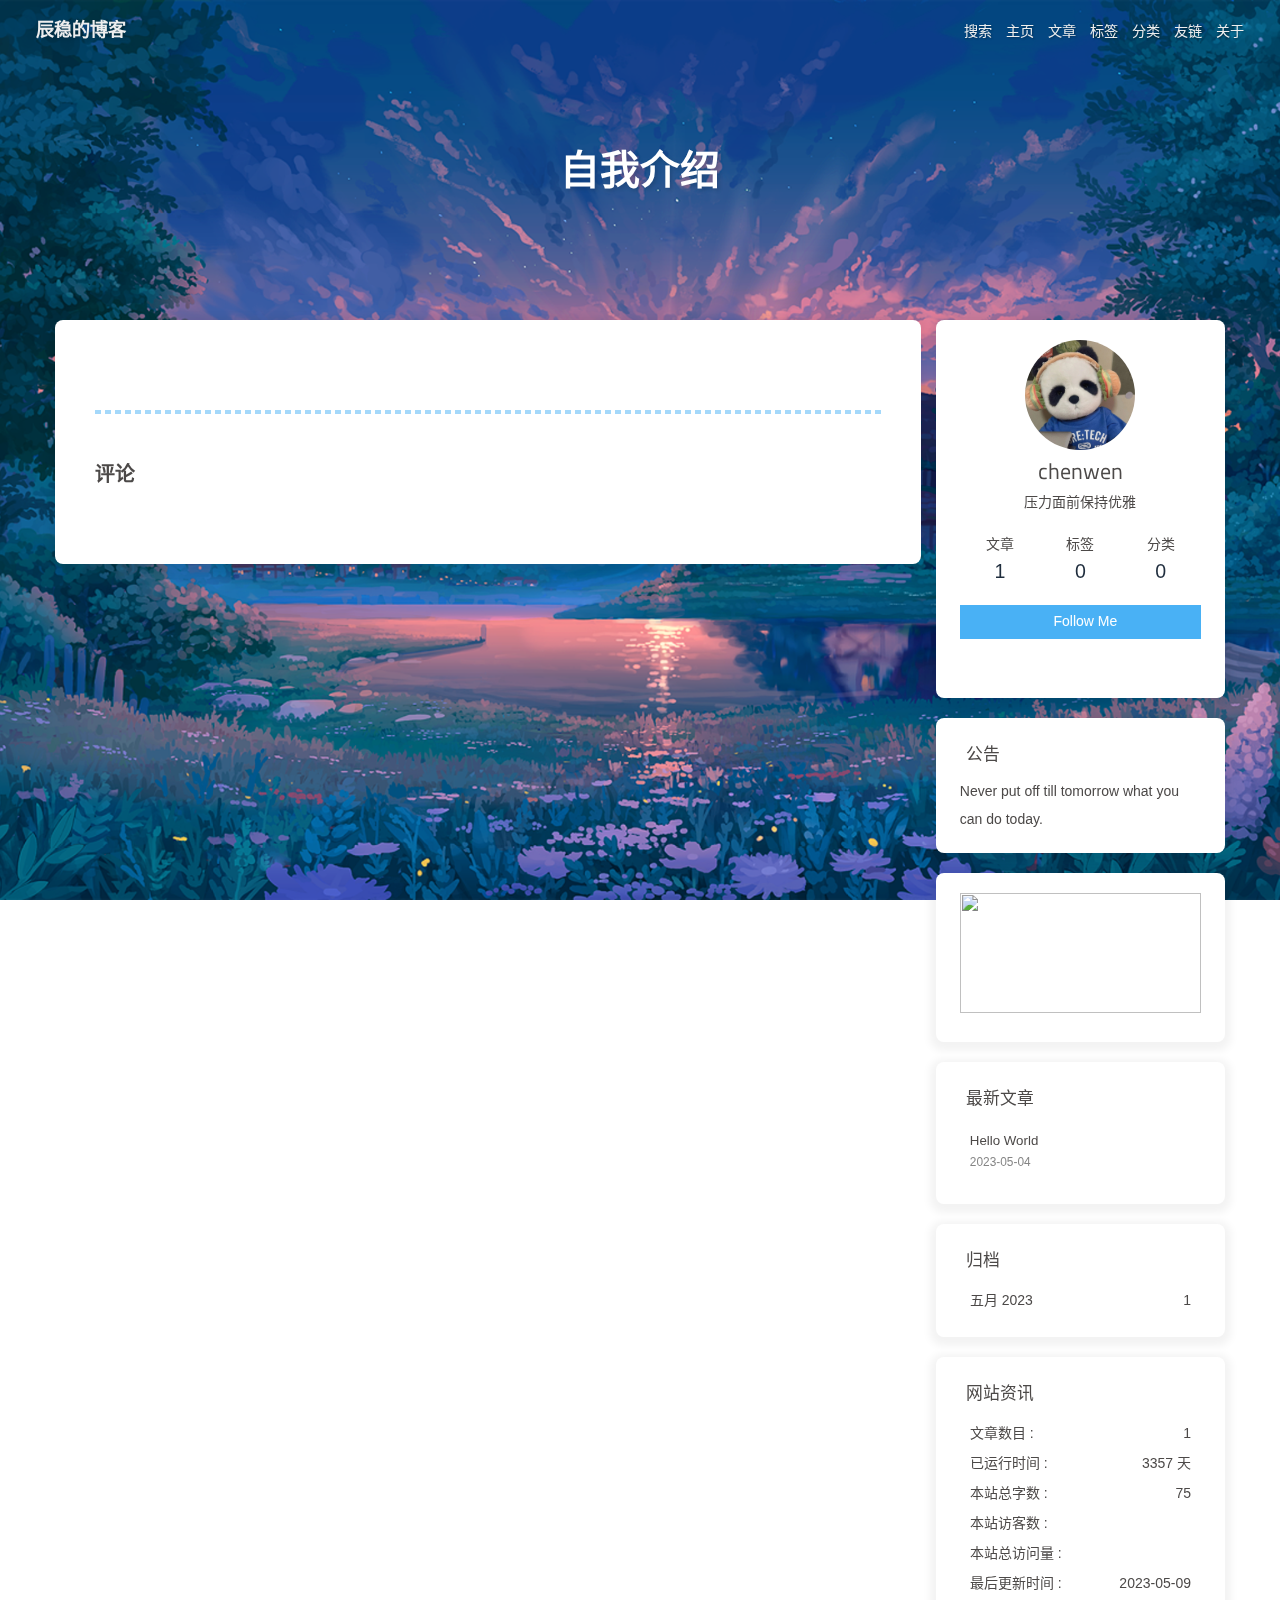
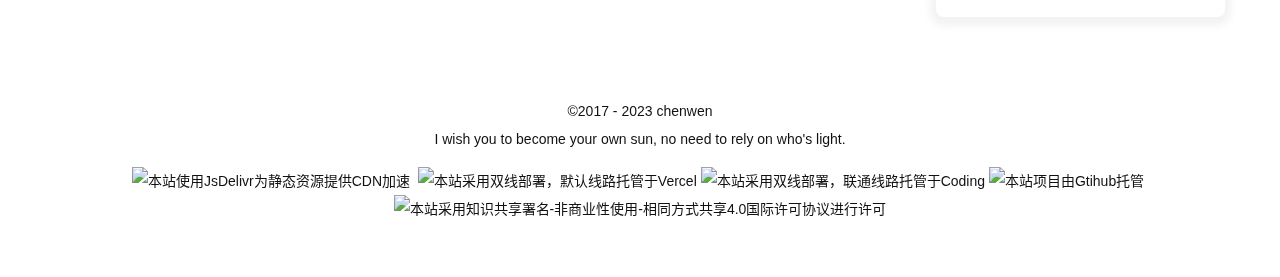
==== commit cd2b0317: "Site updated: 2023-05-09 19:33:46" ====
--- a/about/index.html
+++ b/about/index.html
@@ -181,7 +181,7 @@
 document.addEventListener('pjax:send', () => {
   Pace.restart()
 })
-</script><link rel="stylesheet" href="/css/progress_bar.css"/><script src="https://cdn.jsdelivr.net/npm/pace-js/pace.min.js"></script><div id="web_bg"></div><div id="sidebar"><div id="menu-mask"></div><div id="sidebar-menus"><div class="avatar-img is-center"><img src="/img/avatar.jpg" onerror="onerror=null;src='/img/friend_404.gif'" alt="avatar"/></div><div class="sidebar-site-data site-data is-center"><a href="/archives/"><div class="headline">文章</div><div class="length-num">1</div></a><a href="/tags/"><div class="headline">标签</div><div class="length-num">0</div></a><a href="/categories/"><div class="headline">分类</div><div class="length-num">0</div></a></div><hr/><div class="menus_items"><div class="menus_item"><a class="site-page" href="/"><i class="fa-fw fas fa-home"></i><span> 主页</span></a></div><div class="menus_item"><a class="site-page" href="/archives/"><i class="fa-fw fa fa fa-archive"></i><span> 文章</span></a></div><div class="menus_item"><a class="site-page" href="/tags/"><i class="fa-fw fa fa-tags"></i><span> 标签</span></a></div><div class="menus_item"><a class="site-page" href="/categories/"><i class="fa-fw fa fa-folder-open"></i><span> 分类</span></a></div><div class="menus_item"><a class="site-page" href="/links/"><i class="fa-fw fa fa-link"></i><span> 友链</span></a></div><div class="menus_item"><a class="site-page" href="/about/"><i class="fa-fw fas fa-heart"></i><span> 关于</span></a></div></div></div></div><div class="page" id="body-wrap"><header class="not-home-page" id="page-header"><nav id="nav"><span id="blog-info"><a href="/" title="辰稳的博客"><span class="site-name">辰稳的博客</span></a></span><div id="menus"><div id="search-button"><a class="site-page social-icon search" href="javascript:void(0);"><i class="fas fa-search fa-fw"></i><span> 搜索</span></a></div><div class="menus_items"><div class="menus_item"><a class="site-page" href="/"><i class="fa-fw fas fa-home"></i><span> 主页</span></a></div><div class="menus_item"><a class="site-page" href="/archives/"><i class="fa-fw fa fa fa-archive"></i><span> 文章</span></a></div><div class="menus_item"><a class="site-page" href="/tags/"><i class="fa-fw fa fa-tags"></i><span> 标签</span></a></div><div class="menus_item"><a class="site-page" href="/categories/"><i class="fa-fw fa fa-folder-open"></i><span> 分类</span></a></div><div class="menus_item"><a class="site-page" href="/links/"><i class="fa-fw fa fa-link"></i><span> 友链</span></a></div><div class="menus_item"><a class="site-page" href="/about/"><i class="fa-fw fas fa-heart"></i><span> 关于</span></a></div></div><div id="toggle-menu"><a class="site-page" href="javascript:void(0);"><i class="fas fa-bars fa-fw"></i></a></div></div></nav><div id="page-site-info"><h1 id="site-title">自我介绍</h1></div></header><main class="layout" id="content-inner"><div id="page"><div id="article-container"></div><hr/><div id="post-comment"><div class="comment-head"><div class="comment-headline"><i class="fas fa-comments fa-fw"></i><span> 评论</span></div></div><div class="comment-wrap"><div><div id="twikoo-wrap"></div></div></div></div></div><div class="aside-content" id="aside-content"><div class="card-widget card-info"><div class="is-center"><div class="avatar-img"><img src="/img/avatar.jpg" onerror="this.onerror=null;this.src='/img/friend_404.gif'" alt="avatar"/></div><div class="author-info__name">chenwen</div><div class="author-info__description">压力面前保持优雅</div></div><div class="card-info-data site-data is-center"><a href="/archives/"><div class="headline">文章</div><div class="length-num">1</div></a><a href="/tags/"><div class="headline">标签</div><div class="length-num">0</div></a><a href="/categories/"><div class="headline">分类</div><div class="length-num">0</div></a></div><a id="card-info-btn" target="_blank" rel="noopener" href="https://github.com/xxxxxx"><i class="fab fa-github"></i><span>Follow Me</span></a><div class="card-info-social-icons is-center"><a class="social-icon" href="https://github.com/" target="_blank" title="Github"><i class="fab fa-github"></i></a><a class="social-icon" href="http://28441096.xyz/" target="_blank" title="BLOG"><i class="fa fa-book-open"></i></a><a class="social-icon" href="mailto:28441096@qq.com" target="_blank" title="Email"><i class="fas fa-envelope-open-text"></i></a></div></div><div class="card-widget card-announcement"><div class="item-headline"><i class="fas fa-bullhorn fa-shake"></i><span>公告</span></div><div class="announcement_content">Never put off till tomorrow what you can do today.</div></div><div class="sticky_layout"><div class="card-widget card-recent-post"><div class="item-headline"><i class="fas fa-history"></i><span>最新文章</span></div><div class="aside-list"><div class="aside-list-item no-cover"><div class="content"><a class="title" href="/post/undefined.html" title="Hello World">Hello World</a><time datetime="2023-05-04T13:56:14.245Z" title="发表于 2023-05-04 21:56:14">2023-05-04</time></div></div></div></div><div class="card-widget card-archives"><div class="item-headline"><i class="fas fa-archive"></i><span>归档</span></div><ul class="card-archive-list"><li class="card-archive-list-item"><a class="card-archive-list-link" href="/archives/2023/05/"><span class="card-archive-list-date">五月 2023</span><span class="card-archive-list-count">1</span></a></li></ul></div><div class="card-widget card-webinfo"><div class="item-headline"><i class="fas fa-chart-line"></i><span>网站资讯</span></div><div class="webinfo"><div class="webinfo-item"><div class="item-name">文章数目 :</div><div class="item-count">1</div></div><div class="webinfo-item"><div class="item-name">已运行时间 :</div><div class="item-count" id="runtimeshow" data-publishDate="2017-05-14T16:00:00.000Z"><i class="fa-solid fa-spinner fa-spin"></i></div></div><div class="webinfo-item"><div class="item-name">本站总字数 :</div><div class="item-count">75</div></div><div class="webinfo-item"><div class="item-name">本站访客数 :</div><div class="item-count" id="busuanzi_value_site_uv"><i class="fa-solid fa-spinner fa-spin"></i></div></div><div class="webinfo-item"><div class="item-name">本站总访问量 :</div><div class="item-count" id="busuanzi_value_site_pv"><i class="fa-solid fa-spinner fa-spin"></i></div></div><div class="webinfo-item"><div class="item-name">最后更新时间 :</div><div class="item-count" id="last-push-date" data-lastPushDate="2023-05-08T13:25:33.443Z"><i class="fa-solid fa-spinner fa-spin"></i></div></div></div></div></div></div></main><footer id="footer" style="background-color: transparent;"><div id="footer-wrap"><div class="copyright">&copy;2017 - 2023  <i id="heartbeat" class="fa fas fa-heartbeat"></i> chenwen</div><div class="footer_custom_text">I wish you to become your own sun, no need to rely on who's light.<p><a target="_blank" href="https://www.jsdelivr.com/"><img src="https://img.shields.io/badge/CDN-jsDelivr-orange?style=flat&logo=jsDelivr" title="本站使用JsDelivr为静态资源提供CDN加速"></a> &nbsp;<a target="_blank" href="https://vercel.com/ "><img src="https://img.shields.io/badge/Hosted-Vervel-brightgreen?style=flat&logo=Vercel" title="本站采用双线部署，默认线路托管于Vercel"></a>&nbsp;<a target="_blank" href="https://vercel.com/ "><img src="https://img.shields.io/badge/Hosted-Coding-0cedbe?style=flat&logo=Codio" title="本站采用双线部署，联通线路托管于Coding"></a>&nbsp;<a target="_blank" href="https://github.com/"><img src="https://img.shields.io/badge/Source-Github-d021d6?style=flat&logo=GitHub" title="本站项目由Gtihub托管"></a>&nbsp;<a target="_blank" href="http://creativecommons.org/licenses/by-nc-sa/4.0/"><img src="https://img.shields.io/badge/Copyright-BY--NC--SA%204.0-d42328?style=flat&logo=Claris" title="本站采用知识共享署名-非商业性使用-相同方式共享4.0国际许可协议进行许可"></a></p></div></div><link rel="stylesheet" href="https://fastly.jsdelivr.net/gh/HCLonely/images@master/others/heartbeat.min.css"></footer></div><div id="rightside"><div id="rightside-config-hide"><button id="darkmode" type="button" title="浅色和深色模式转换"><i class="fas fa-adjust"></i></button><button id="hide-aside-btn" type="button" title="单栏和双栏切换"><i class="fas fa-arrows-alt-h"></i></button></div><div id="rightside-config-show"><button id="rightside_config" type="button" title="设置"><i class="fas fa-cog fa-spin"></i></button><a id="to_comment" href="#post-comment" title="直达评论"><i class="fas fa-comments"></i></a><button id="go-up" type="button" title="回到顶部"><span class="scroll-percent"></span><i class="fas fa-arrow-up"></i></button></div></div><div><script src="/js/utils.js"></script><script src="/js/main.js"></script><script src="https://cdn.jsdelivr.net/npm/@fancyapps/ui/dist/fancybox/fancybox.umd.min.js"></script><div class="js-pjax"><script>(()=>{
+</script><link rel="stylesheet" href="/css/progress_bar.css"/><script src="https://cdn.jsdelivr.net/npm/pace-js/pace.min.js"></script><div id="web_bg"></div><div id="sidebar"><div id="menu-mask"></div><div id="sidebar-menus"><div class="avatar-img is-center"><img src="/img/avatar.jpg" onerror="onerror=null;src='/img/friend_404.gif'" alt="avatar"/></div><div class="sidebar-site-data site-data is-center"><a href="/archives/"><div class="headline">文章</div><div class="length-num">1</div></a><a href="/tags/"><div class="headline">标签</div><div class="length-num">0</div></a><a href="/categories/"><div class="headline">分类</div><div class="length-num">0</div></a></div><hr/><div class="menus_items"><div class="menus_item"><a class="site-page" href="/"><i class="fa-fw fas fa-home"></i><span> 主页</span></a></div><div class="menus_item"><a class="site-page" href="/archives/"><i class="fa-fw fa fa fa-archive"></i><span> 文章</span></a></div><div class="menus_item"><a class="site-page" href="/tags/"><i class="fa-fw fa fa-tags"></i><span> 标签</span></a></div><div class="menus_item"><a class="site-page" href="/categories/"><i class="fa-fw fa fa-folder-open"></i><span> 分类</span></a></div><div class="menus_item"><a class="site-page" href="/links/"><i class="fa-fw fa fa-link"></i><span> 友链</span></a></div><div class="menus_item"><a class="site-page" href="/about/"><i class="fa-fw fas fa-heart"></i><span> 关于</span></a></div></div></div></div><div class="page" id="body-wrap"><header class="not-home-page" id="page-header"><nav id="nav"><span id="blog-info"><a href="/" title="辰稳的博客"><span class="site-name">辰稳的博客</span></a></span><div id="menus"><div id="search-button"><a class="site-page social-icon search" href="javascript:void(0);"><i class="fas fa-search fa-fw"></i><span> 搜索</span></a></div><div class="menus_items"><div class="menus_item"><a class="site-page" href="/"><i class="fa-fw fas fa-home"></i><span> 主页</span></a></div><div class="menus_item"><a class="site-page" href="/archives/"><i class="fa-fw fa fa fa-archive"></i><span> 文章</span></a></div><div class="menus_item"><a class="site-page" href="/tags/"><i class="fa-fw fa fa-tags"></i><span> 标签</span></a></div><div class="menus_item"><a class="site-page" href="/categories/"><i class="fa-fw fa fa-folder-open"></i><span> 分类</span></a></div><div class="menus_item"><a class="site-page" href="/links/"><i class="fa-fw fa fa-link"></i><span> 友链</span></a></div><div class="menus_item"><a class="site-page" href="/about/"><i class="fa-fw fas fa-heart"></i><span> 关于</span></a></div></div><div id="toggle-menu"><a class="site-page" href="javascript:void(0);"><i class="fas fa-bars fa-fw"></i></a></div></div></nav><div id="page-site-info"><h1 id="site-title">自我介绍</h1></div></header><main class="layout" id="content-inner"><div id="page"><div id="article-container"></div><hr/><div id="post-comment"><div class="comment-head"><div class="comment-headline"><i class="fas fa-comments fa-fw"></i><span> 评论</span></div></div><div class="comment-wrap"><div><div id="twikoo-wrap"></div></div></div></div></div><div class="aside-content" id="aside-content"><div class="card-widget card-info"><div class="is-center"><div class="avatar-img"><img src="/img/avatar.jpg" onerror="this.onerror=null;this.src='/img/friend_404.gif'" alt="avatar"/></div><div class="author-info__name">chenwen</div><div class="author-info__description">压力面前保持优雅</div></div><div class="card-info-data site-data is-center"><a href="/archives/"><div class="headline">文章</div><div class="length-num">1</div></a><a href="/tags/"><div class="headline">标签</div><div class="length-num">0</div></a><a href="/categories/"><div class="headline">分类</div><div class="length-num">0</div></a></div><a id="card-info-btn" target="_blank" rel="noopener" href="https://github.com/xxxxxx"><i class="fab fa-github"></i><span>Follow Me</span></a><div class="card-info-social-icons is-center"><a class="social-icon" href="https://github.com/" target="_blank" title="Github"><i class="fab fa-github"></i></a><a class="social-icon" href="http://28441096.xyz/" target="_blank" title="BLOG"><i class="fa fa-book-open"></i></a><a class="social-icon" href="mailto:28441096@qq.com" target="_blank" title="Email"><i class="fas fa-envelope-open-text"></i></a></div></div><div class="card-widget card-announcement"><div class="item-headline"><i class="fas fa-bullhorn fa-shake"></i><span>公告</span></div><div class="announcement_content">Never put off till tomorrow what you can do today.</div></div><div class="sticky_layout"><div class="card-widget card-recent-post"><div class="item-headline"><i class="fas fa-history"></i><span>最新文章</span></div><div class="aside-list"><div class="aside-list-item no-cover"><div class="content"><a class="title" href="/post/undefined.html" title="Hello World">Hello World</a><time datetime="2023-05-04T13:56:14.245Z" title="发表于 2023-05-04 21:56:14">2023-05-04</time></div></div></div></div><div class="card-widget card-archives"><div class="item-headline"><i class="fas fa-archive"></i><span>归档</span></div><ul class="card-archive-list"><li class="card-archive-list-item"><a class="card-archive-list-link" href="/archives/2023/05/"><span class="card-archive-list-date">五月 2023</span><span class="card-archive-list-count">1</span></a></li></ul></div><div class="card-widget card-webinfo"><div class="item-headline"><i class="fas fa-chart-line"></i><span>网站资讯</span></div><div class="webinfo"><div class="webinfo-item"><div class="item-name">文章数目 :</div><div class="item-count">1</div></div><div class="webinfo-item"><div class="item-name">已运行时间 :</div><div class="item-count" id="runtimeshow" data-publishDate="2017-05-14T16:00:00.000Z"><i class="fa-solid fa-spinner fa-spin"></i></div></div><div class="webinfo-item"><div class="item-name">本站总字数 :</div><div class="item-count">75</div></div><div class="webinfo-item"><div class="item-name">本站访客数 :</div><div class="item-count" id="busuanzi_value_site_uv"><i class="fa-solid fa-spinner fa-spin"></i></div></div><div class="webinfo-item"><div class="item-name">本站总访问量 :</div><div class="item-count" id="busuanzi_value_site_pv"><i class="fa-solid fa-spinner fa-spin"></i></div></div><div class="webinfo-item"><div class="item-name">最后更新时间 :</div><div class="item-count" id="last-push-date" data-lastPushDate="2023-05-09T11:33:42.912Z"><i class="fa-solid fa-spinner fa-spin"></i></div></div></div></div></div></div></main><footer id="footer" style="background-color: transparent;"><div id="footer-wrap"><div class="copyright">&copy;2017 - 2023  <i id="heartbeat" class="fa fas fa-heartbeat"></i> chenwen</div><div class="footer_custom_text">I wish you to become your own sun, no need to rely on who's light.<p><a target="_blank" href="https://www.jsdelivr.com/"><img src="https://img.shields.io/badge/CDN-jsDelivr-orange?style=flat&logo=jsDelivr" title="本站使用JsDelivr为静态资源提供CDN加速"></a> &nbsp;<a target="_blank" href="https://vercel.com/ "><img src="https://img.shields.io/badge/Hosted-Vervel-brightgreen?style=flat&logo=Vercel" title="本站采用双线部署，默认线路托管于Vercel"></a>&nbsp;<a target="_blank" href="https://vercel.com/ "><img src="https://img.shields.io/badge/Hosted-Coding-0cedbe?style=flat&logo=Codio" title="本站采用双线部署，联通线路托管于Coding"></a>&nbsp;<a target="_blank" href="https://github.com/"><img src="https://img.shields.io/badge/Source-Github-d021d6?style=flat&logo=GitHub" title="本站项目由Gtihub托管"></a>&nbsp;<a target="_blank" href="http://creativecommons.org/licenses/by-nc-sa/4.0/"><img src="https://img.shields.io/badge/Copyright-BY--NC--SA%204.0-d42328?style=flat&logo=Claris" title="本站采用知识共享署名-非商业性使用-相同方式共享4.0国际许可协议进行许可"></a></p></div></div><link rel="stylesheet" href="https://fastly.jsdelivr.net/gh/HCLonely/images@master/others/heartbeat.min.css"></footer></div><div id="rightside"><div id="rightside-config-hide"><button id="darkmode" type="button" title="浅色和深色模式转换"><i class="fas fa-adjust"></i></button><button id="hide-aside-btn" type="button" title="单栏和双栏切换"><i class="fas fa-arrows-alt-h"></i></button></div><div id="rightside-config-show"><button id="rightside_config" type="button" title="设置"><i class="fas fa-cog fa-spin"></i></button><a id="to_comment" href="#post-comment" title="直达评论"><i class="fas fa-comments"></i></a><button id="go-up" type="button" title="回到顶部"><span class="scroll-percent"></span><i class="fas fa-arrow-up"></i></button></div></div><div><script src="/js/utils.js"></script><script src="/js/main.js"></script><script src="https://cdn.jsdelivr.net/npm/@fancyapps/ui/dist/fancybox/fancybox.umd.min.js"></script><div class="js-pjax"><script>(()=>{
   const init = () => {
     twikoo.init(Object.assign({
       el: '#twikoo-wrap',
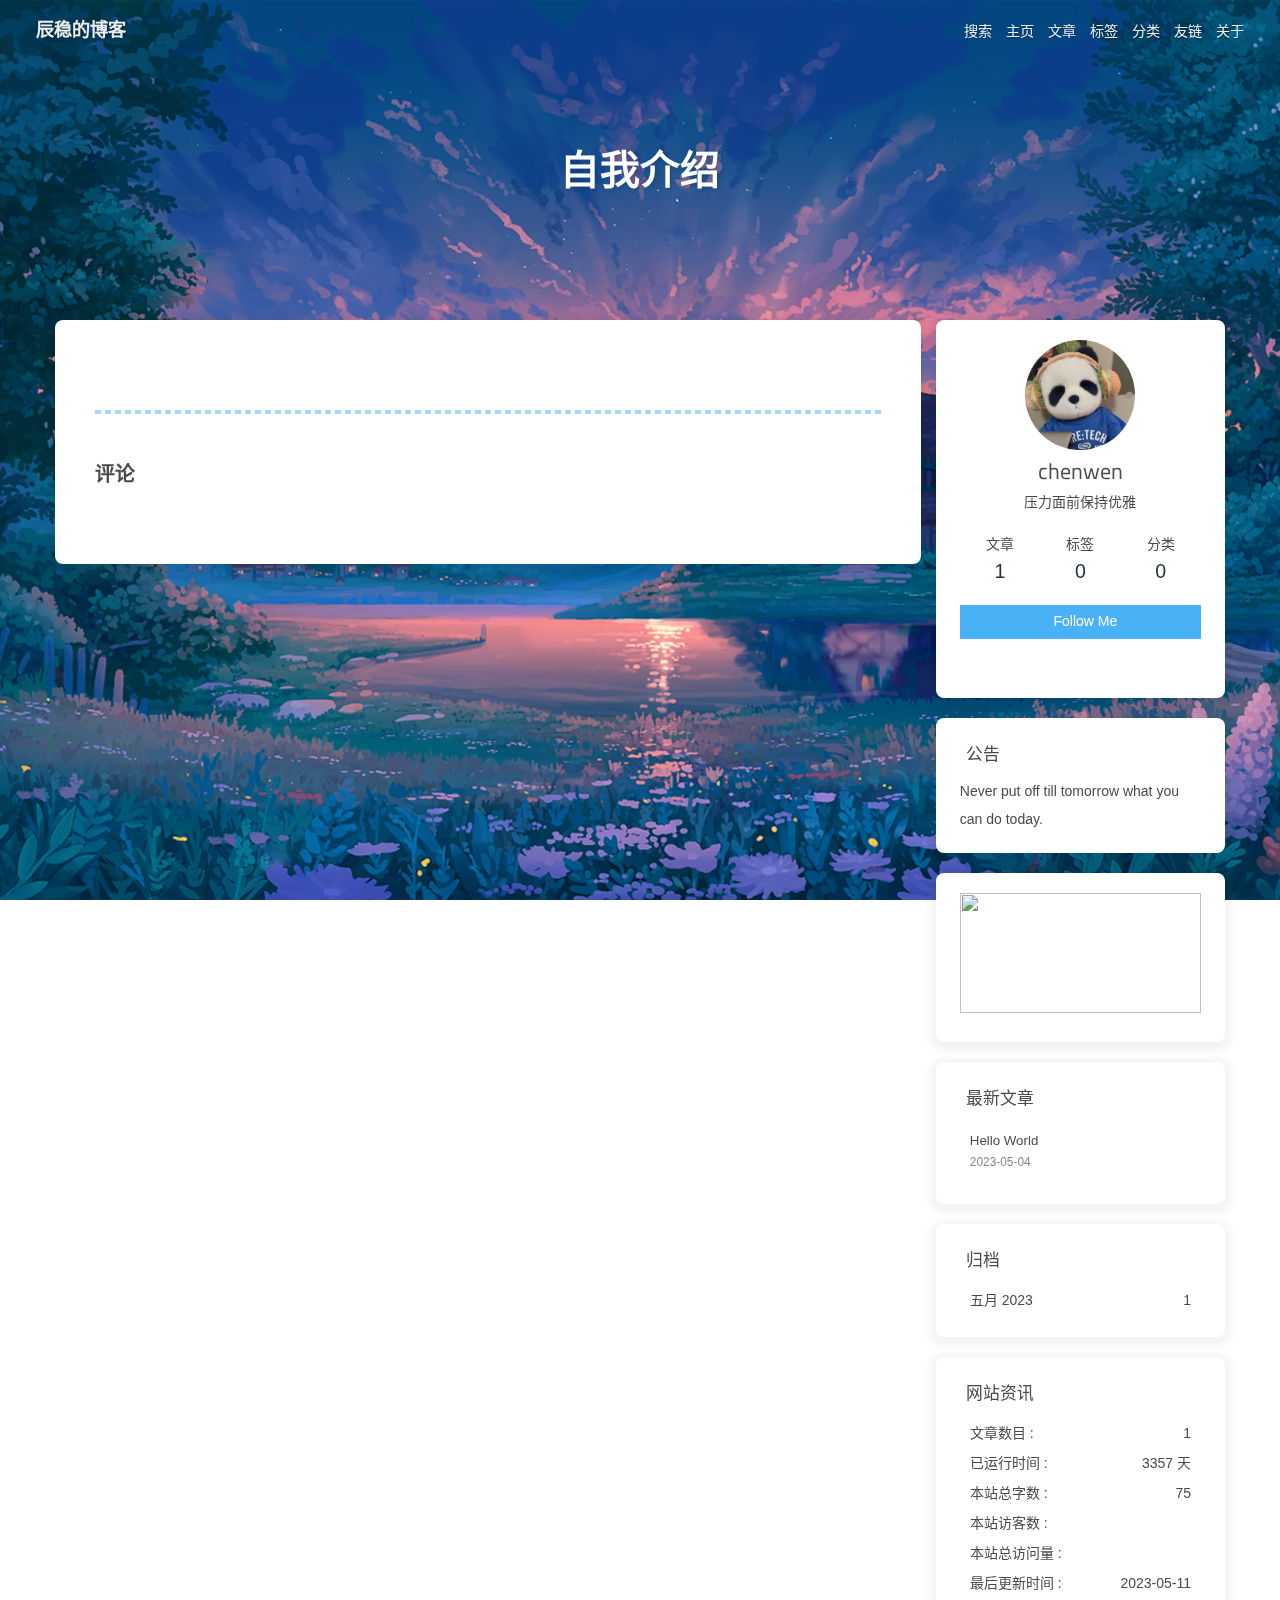
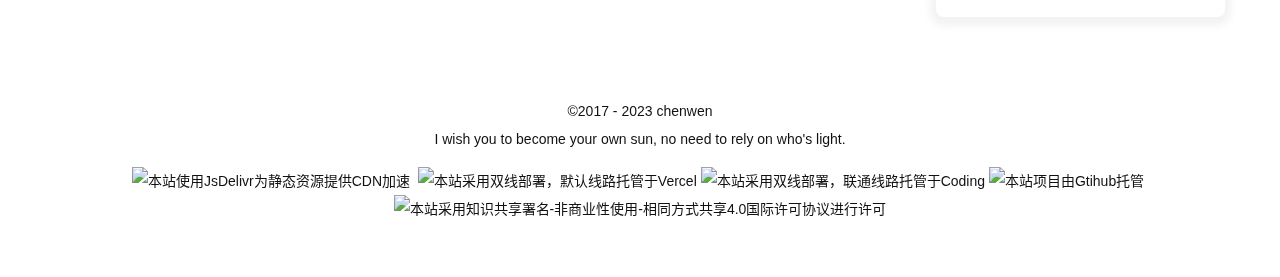
==== commit 9738bcb7: "Site updated: 2023-05-11 21:23:48" ====
--- a/about/index.html
+++ b/about/index.html
@@ -181,7 +181,7 @@
 document.addEventListener('pjax:send', () => {
   Pace.restart()
 })
-</script><link rel="stylesheet" href="/css/progress_bar.css"/><script src="https://cdn.jsdelivr.net/npm/pace-js/pace.min.js"></script><div id="web_bg"></div><div id="sidebar"><div id="menu-mask"></div><div id="sidebar-menus"><div class="avatar-img is-center"><img src="/img/avatar.jpg" onerror="onerror=null;src='/img/friend_404.gif'" alt="avatar"/></div><div class="sidebar-site-data site-data is-center"><a href="/archives/"><div class="headline">文章</div><div class="length-num">1</div></a><a href="/tags/"><div class="headline">标签</div><div class="length-num">0</div></a><a href="/categories/"><div class="headline">分类</div><div class="length-num">0</div></a></div><hr/><div class="menus_items"><div class="menus_item"><a class="site-page" href="/"><i class="fa-fw fas fa-home"></i><span> 主页</span></a></div><div class="menus_item"><a class="site-page" href="/archives/"><i class="fa-fw fa fa fa-archive"></i><span> 文章</span></a></div><div class="menus_item"><a class="site-page" href="/tags/"><i class="fa-fw fa fa-tags"></i><span> 标签</span></a></div><div class="menus_item"><a class="site-page" href="/categories/"><i class="fa-fw fa fa-folder-open"></i><span> 分类</span></a></div><div class="menus_item"><a class="site-page" href="/links/"><i class="fa-fw fa fa-link"></i><span> 友链</span></a></div><div class="menus_item"><a class="site-page" href="/about/"><i class="fa-fw fas fa-heart"></i><span> 关于</span></a></div></div></div></div><div class="page" id="body-wrap"><header class="not-home-page" id="page-header"><nav id="nav"><span id="blog-info"><a href="/" title="辰稳的博客"><span class="site-name">辰稳的博客</span></a></span><div id="menus"><div id="search-button"><a class="site-page social-icon search" href="javascript:void(0);"><i class="fas fa-search fa-fw"></i><span> 搜索</span></a></div><div class="menus_items"><div class="menus_item"><a class="site-page" href="/"><i class="fa-fw fas fa-home"></i><span> 主页</span></a></div><div class="menus_item"><a class="site-page" href="/archives/"><i class="fa-fw fa fa fa-archive"></i><span> 文章</span></a></div><div class="menus_item"><a class="site-page" href="/tags/"><i class="fa-fw fa fa-tags"></i><span> 标签</span></a></div><div class="menus_item"><a class="site-page" href="/categories/"><i class="fa-fw fa fa-folder-open"></i><span> 分类</span></a></div><div class="menus_item"><a class="site-page" href="/links/"><i class="fa-fw fa fa-link"></i><span> 友链</span></a></div><div class="menus_item"><a class="site-page" href="/about/"><i class="fa-fw fas fa-heart"></i><span> 关于</span></a></div></div><div id="toggle-menu"><a class="site-page" href="javascript:void(0);"><i class="fas fa-bars fa-fw"></i></a></div></div></nav><div id="page-site-info"><h1 id="site-title">自我介绍</h1></div></header><main class="layout" id="content-inner"><div id="page"><div id="article-container"></div><hr/><div id="post-comment"><div class="comment-head"><div class="comment-headline"><i class="fas fa-comments fa-fw"></i><span> 评论</span></div></div><div class="comment-wrap"><div><div id="twikoo-wrap"></div></div></div></div></div><div class="aside-content" id="aside-content"><div class="card-widget card-info"><div class="is-center"><div class="avatar-img"><img src="/img/avatar.jpg" onerror="this.onerror=null;this.src='/img/friend_404.gif'" alt="avatar"/></div><div class="author-info__name">chenwen</div><div class="author-info__description">压力面前保持优雅</div></div><div class="card-info-data site-data is-center"><a href="/archives/"><div class="headline">文章</div><div class="length-num">1</div></a><a href="/tags/"><div class="headline">标签</div><div class="length-num">0</div></a><a href="/categories/"><div class="headline">分类</div><div class="length-num">0</div></a></div><a id="card-info-btn" target="_blank" rel="noopener" href="https://github.com/xxxxxx"><i class="fab fa-github"></i><span>Follow Me</span></a><div class="card-info-social-icons is-center"><a class="social-icon" href="https://github.com/" target="_blank" title="Github"><i class="fab fa-github"></i></a><a class="social-icon" href="http://28441096.xyz/" target="_blank" title="BLOG"><i class="fa fa-book-open"></i></a><a class="social-icon" href="mailto:28441096@qq.com" target="_blank" title="Email"><i class="fas fa-envelope-open-text"></i></a></div></div><div class="card-widget card-announcement"><div class="item-headline"><i class="fas fa-bullhorn fa-shake"></i><span>公告</span></div><div class="announcement_content">Never put off till tomorrow what you can do today.</div></div><div class="sticky_layout"><div class="card-widget card-recent-post"><div class="item-headline"><i class="fas fa-history"></i><span>最新文章</span></div><div class="aside-list"><div class="aside-list-item no-cover"><div class="content"><a class="title" href="/post/undefined.html" title="Hello World">Hello World</a><time datetime="2023-05-04T13:56:14.245Z" title="发表于 2023-05-04 21:56:14">2023-05-04</time></div></div></div></div><div class="card-widget card-archives"><div class="item-headline"><i class="fas fa-archive"></i><span>归档</span></div><ul class="card-archive-list"><li class="card-archive-list-item"><a class="card-archive-list-link" href="/archives/2023/05/"><span class="card-archive-list-date">五月 2023</span><span class="card-archive-list-count">1</span></a></li></ul></div><div class="card-widget card-webinfo"><div class="item-headline"><i class="fas fa-chart-line"></i><span>网站资讯</span></div><div class="webinfo"><div class="webinfo-item"><div class="item-name">文章数目 :</div><div class="item-count">1</div></div><div class="webinfo-item"><div class="item-name">已运行时间 :</div><div class="item-count" id="runtimeshow" data-publishDate="2017-05-14T16:00:00.000Z"><i class="fa-solid fa-spinner fa-spin"></i></div></div><div class="webinfo-item"><div class="item-name">本站总字数 :</div><div class="item-count">75</div></div><div class="webinfo-item"><div class="item-name">本站访客数 :</div><div class="item-count" id="busuanzi_value_site_uv"><i class="fa-solid fa-spinner fa-spin"></i></div></div><div class="webinfo-item"><div class="item-name">本站总访问量 :</div><div class="item-count" id="busuanzi_value_site_pv"><i class="fa-solid fa-spinner fa-spin"></i></div></div><div class="webinfo-item"><div class="item-name">最后更新时间 :</div><div class="item-count" id="last-push-date" data-lastPushDate="2023-05-09T11:33:42.912Z"><i class="fa-solid fa-spinner fa-spin"></i></div></div></div></div></div></div></main><footer id="footer" style="background-color: transparent;"><div id="footer-wrap"><div class="copyright">&copy;2017 - 2023  <i id="heartbeat" class="fa fas fa-heartbeat"></i> chenwen</div><div class="footer_custom_text">I wish you to become your own sun, no need to rely on who's light.<p><a target="_blank" href="https://www.jsdelivr.com/"><img src="https://img.shields.io/badge/CDN-jsDelivr-orange?style=flat&logo=jsDelivr" title="本站使用JsDelivr为静态资源提供CDN加速"></a> &nbsp;<a target="_blank" href="https://vercel.com/ "><img src="https://img.shields.io/badge/Hosted-Vervel-brightgreen?style=flat&logo=Vercel" title="本站采用双线部署，默认线路托管于Vercel"></a>&nbsp;<a target="_blank" href="https://vercel.com/ "><img src="https://img.shields.io/badge/Hosted-Coding-0cedbe?style=flat&logo=Codio" title="本站采用双线部署，联通线路托管于Coding"></a>&nbsp;<a target="_blank" href="https://github.com/"><img src="https://img.shields.io/badge/Source-Github-d021d6?style=flat&logo=GitHub" title="本站项目由Gtihub托管"></a>&nbsp;<a target="_blank" href="http://creativecommons.org/licenses/by-nc-sa/4.0/"><img src="https://img.shields.io/badge/Copyright-BY--NC--SA%204.0-d42328?style=flat&logo=Claris" title="本站采用知识共享署名-非商业性使用-相同方式共享4.0国际许可协议进行许可"></a></p></div></div><link rel="stylesheet" href="https://fastly.jsdelivr.net/gh/HCLonely/images@master/others/heartbeat.min.css"></footer></div><div id="rightside"><div id="rightside-config-hide"><button id="darkmode" type="button" title="浅色和深色模式转换"><i class="fas fa-adjust"></i></button><button id="hide-aside-btn" type="button" title="单栏和双栏切换"><i class="fas fa-arrows-alt-h"></i></button></div><div id="rightside-config-show"><button id="rightside_config" type="button" title="设置"><i class="fas fa-cog fa-spin"></i></button><a id="to_comment" href="#post-comment" title="直达评论"><i class="fas fa-comments"></i></a><button id="go-up" type="button" title="回到顶部"><span class="scroll-percent"></span><i class="fas fa-arrow-up"></i></button></div></div><div><script src="/js/utils.js"></script><script src="/js/main.js"></script><script src="https://cdn.jsdelivr.net/npm/@fancyapps/ui/dist/fancybox/fancybox.umd.min.js"></script><div class="js-pjax"><script>(()=>{
+</script><link rel="stylesheet" href="/css/progress_bar.css"/><script src="https://cdn.jsdelivr.net/npm/pace-js/pace.min.js"></script><div id="web_bg"></div><div id="sidebar"><div id="menu-mask"></div><div id="sidebar-menus"><div class="avatar-img is-center"><img src="/img/avatar.jpg" onerror="onerror=null;src='/img/friend_404.gif'" alt="avatar"/></div><div class="sidebar-site-data site-data is-center"><a href="/archives/"><div class="headline">文章</div><div class="length-num">1</div></a><a href="/tags/"><div class="headline">标签</div><div class="length-num">0</div></a><a href="/categories/"><div class="headline">分类</div><div class="length-num">0</div></a></div><hr/><div class="menus_items"><div class="menus_item"><a class="site-page" href="/"><i class="fa-fw fas fa-home"></i><span> 主页</span></a></div><div class="menus_item"><a class="site-page" href="/archives/"><i class="fa-fw fa fa fa-archive"></i><span> 文章</span></a></div><div class="menus_item"><a class="site-page" href="/tags/"><i class="fa-fw fa fa-tags"></i><span> 标签</span></a></div><div class="menus_item"><a class="site-page" href="/categories/"><i class="fa-fw fa fa-folder-open"></i><span> 分类</span></a></div><div class="menus_item"><a class="site-page" href="/links/"><i class="fa-fw fa fa-link"></i><span> 友链</span></a></div><div class="menus_item"><a class="site-page" href="/about/"><i class="fa-fw fas fa-heart"></i><span> 关于</span></a></div></div></div></div><div class="page" id="body-wrap"><header class="not-home-page" id="page-header"><nav id="nav"><span id="blog-info"><a href="/" title="辰稳的博客"><span class="site-name">辰稳的博客</span></a></span><div id="menus"><div id="search-button"><a class="site-page social-icon search" href="javascript:void(0);"><i class="fas fa-search fa-fw"></i><span> 搜索</span></a></div><div class="menus_items"><div class="menus_item"><a class="site-page" href="/"><i class="fa-fw fas fa-home"></i><span> 主页</span></a></div><div class="menus_item"><a class="site-page" href="/archives/"><i class="fa-fw fa fa fa-archive"></i><span> 文章</span></a></div><div class="menus_item"><a class="site-page" href="/tags/"><i class="fa-fw fa fa-tags"></i><span> 标签</span></a></div><div class="menus_item"><a class="site-page" href="/categories/"><i class="fa-fw fa fa-folder-open"></i><span> 分类</span></a></div><div class="menus_item"><a class="site-page" href="/links/"><i class="fa-fw fa fa-link"></i><span> 友链</span></a></div><div class="menus_item"><a class="site-page" href="/about/"><i class="fa-fw fas fa-heart"></i><span> 关于</span></a></div></div><div id="toggle-menu"><a class="site-page" href="javascript:void(0);"><i class="fas fa-bars fa-fw"></i></a></div></div></nav><div id="page-site-info"><h1 id="site-title">自我介绍</h1></div></header><main class="layout" id="content-inner"><div id="page"><div id="article-container"></div><hr/><div id="post-comment"><div class="comment-head"><div class="comment-headline"><i class="fas fa-comments fa-fw"></i><span> 评论</span></div></div><div class="comment-wrap"><div><div id="twikoo-wrap"></div></div></div></div></div><div class="aside-content" id="aside-content"><div class="card-widget card-info"><div class="is-center"><div class="avatar-img"><img src="/img/avatar.jpg" onerror="this.onerror=null;this.src='/img/friend_404.gif'" alt="avatar"/></div><div class="author-info__name">chenwen</div><div class="author-info__description">压力面前保持优雅</div></div><div class="card-info-data site-data is-center"><a href="/archives/"><div class="headline">文章</div><div class="length-num">1</div></a><a href="/tags/"><div class="headline">标签</div><div class="length-num">0</div></a><a href="/categories/"><div class="headline">分类</div><div class="length-num">0</div></a></div><a id="card-info-btn" target="_blank" rel="noopener" href="https://github.com/xxxxxx"><i class="fab fa-github"></i><span>Follow Me</span></a><div class="card-info-social-icons is-center"><a class="social-icon" href="https://github.com/" target="_blank" title="Github"><i class="fab fa-github"></i></a><a class="social-icon" href="http://28441096.xyz/" target="_blank" title="BLOG"><i class="fa fa-book-open"></i></a><a class="social-icon" href="mailto:28441096@qq.com" target="_blank" title="Email"><i class="fas fa-envelope-open-text"></i></a></div></div><div class="card-widget card-announcement"><div class="item-headline"><i class="fas fa-bullhorn fa-shake"></i><span>公告</span></div><div class="announcement_content">Never put off till tomorrow what you can do today.</div></div><div class="sticky_layout"><div class="card-widget card-recent-post"><div class="item-headline"><i class="fas fa-history"></i><span>最新文章</span></div><div class="aside-list"><div class="aside-list-item no-cover"><div class="content"><a class="title" href="/post/undefined.html" title="Hello World">Hello World</a><time datetime="2023-05-04T13:56:14.245Z" title="发表于 2023-05-04 21:56:14">2023-05-04</time></div></div></div></div><div class="card-widget card-archives"><div class="item-headline"><i class="fas fa-archive"></i><span>归档</span></div><ul class="card-archive-list"><li class="card-archive-list-item"><a class="card-archive-list-link" href="/archives/2023/05/"><span class="card-archive-list-date">五月 2023</span><span class="card-archive-list-count">1</span></a></li></ul></div><div class="card-widget card-webinfo"><div class="item-headline"><i class="fas fa-chart-line"></i><span>网站资讯</span></div><div class="webinfo"><div class="webinfo-item"><div class="item-name">文章数目 :</div><div class="item-count">1</div></div><div class="webinfo-item"><div class="item-name">已运行时间 :</div><div class="item-count" id="runtimeshow" data-publishDate="2017-05-14T16:00:00.000Z"><i class="fa-solid fa-spinner fa-spin"></i></div></div><div class="webinfo-item"><div class="item-name">本站总字数 :</div><div class="item-count">75</div></div><div class="webinfo-item"><div class="item-name">本站访客数 :</div><div class="item-count" id="busuanzi_value_site_uv"><i class="fa-solid fa-spinner fa-spin"></i></div></div><div class="webinfo-item"><div class="item-name">本站总访问量 :</div><div class="item-count" id="busuanzi_value_site_pv"><i class="fa-solid fa-spinner fa-spin"></i></div></div><div class="webinfo-item"><div class="item-name">最后更新时间 :</div><div class="item-count" id="last-push-date" data-lastPushDate="2023-05-11T13:23:41.285Z"><i class="fa-solid fa-spinner fa-spin"></i></div></div></div></div></div></div></main><footer id="footer" style="background-color: transparent;"><div id="footer-wrap"><div class="copyright">&copy;2017 - 2023  <i id="heartbeat" class="fa fas fa-heartbeat"></i> chenwen</div><div class="footer_custom_text">I wish you to become your own sun, no need to rely on who's light.<p><a target="_blank" href="https://www.jsdelivr.com/"><img src="https://img.shields.io/badge/CDN-jsDelivr-orange?style=flat&logo=jsDelivr" title="本站使用JsDelivr为静态资源提供CDN加速"></a> &nbsp;<a target="_blank" href="https://vercel.com/ "><img src="https://img.shields.io/badge/Hosted-Vervel-brightgreen?style=flat&logo=Vercel" title="本站采用双线部署，默认线路托管于Vercel"></a>&nbsp;<a target="_blank" href="https://vercel.com/ "><img src="https://img.shields.io/badge/Hosted-Coding-0cedbe?style=flat&logo=Codio" title="本站采用双线部署，联通线路托管于Coding"></a>&nbsp;<a target="_blank" href="https://github.com/"><img src="https://img.shields.io/badge/Source-Github-d021d6?style=flat&logo=GitHub" title="本站项目由Gtihub托管"></a>&nbsp;<a target="_blank" href="http://creativecommons.org/licenses/by-nc-sa/4.0/"><img src="https://img.shields.io/badge/Copyright-BY--NC--SA%204.0-d42328?style=flat&logo=Claris" title="本站采用知识共享署名-非商业性使用-相同方式共享4.0国际许可协议进行许可"></a></p></div></div><link rel="stylesheet" href="https://fastly.jsdelivr.net/gh/HCLonely/images@master/others/heartbeat.min.css"></footer></div><div id="rightside"><div id="rightside-config-hide"><button id="darkmode" type="button" title="浅色和深色模式转换"><i class="fas fa-adjust"></i></button><button id="hide-aside-btn" type="button" title="单栏和双栏切换"><i class="fas fa-arrows-alt-h"></i></button></div><div id="rightside-config-show"><button id="rightside_config" type="button" title="设置"><i class="fas fa-cog fa-spin"></i></button><a id="to_comment" href="#post-comment" title="直达评论"><i class="fas fa-comments"></i></a><button id="go-up" type="button" title="回到顶部"><span class="scroll-percent"></span><i class="fas fa-arrow-up"></i></button></div></div><div><script src="/js/utils.js"></script><script src="/js/main.js"></script><script src="https://cdn.jsdelivr.net/npm/@fancyapps/ui/dist/fancybox/fancybox.umd.min.js"></script><div class="js-pjax"><script>(()=>{
   const init = () => {
     twikoo.init(Object.assign({
       el: '#twikoo-wrap',
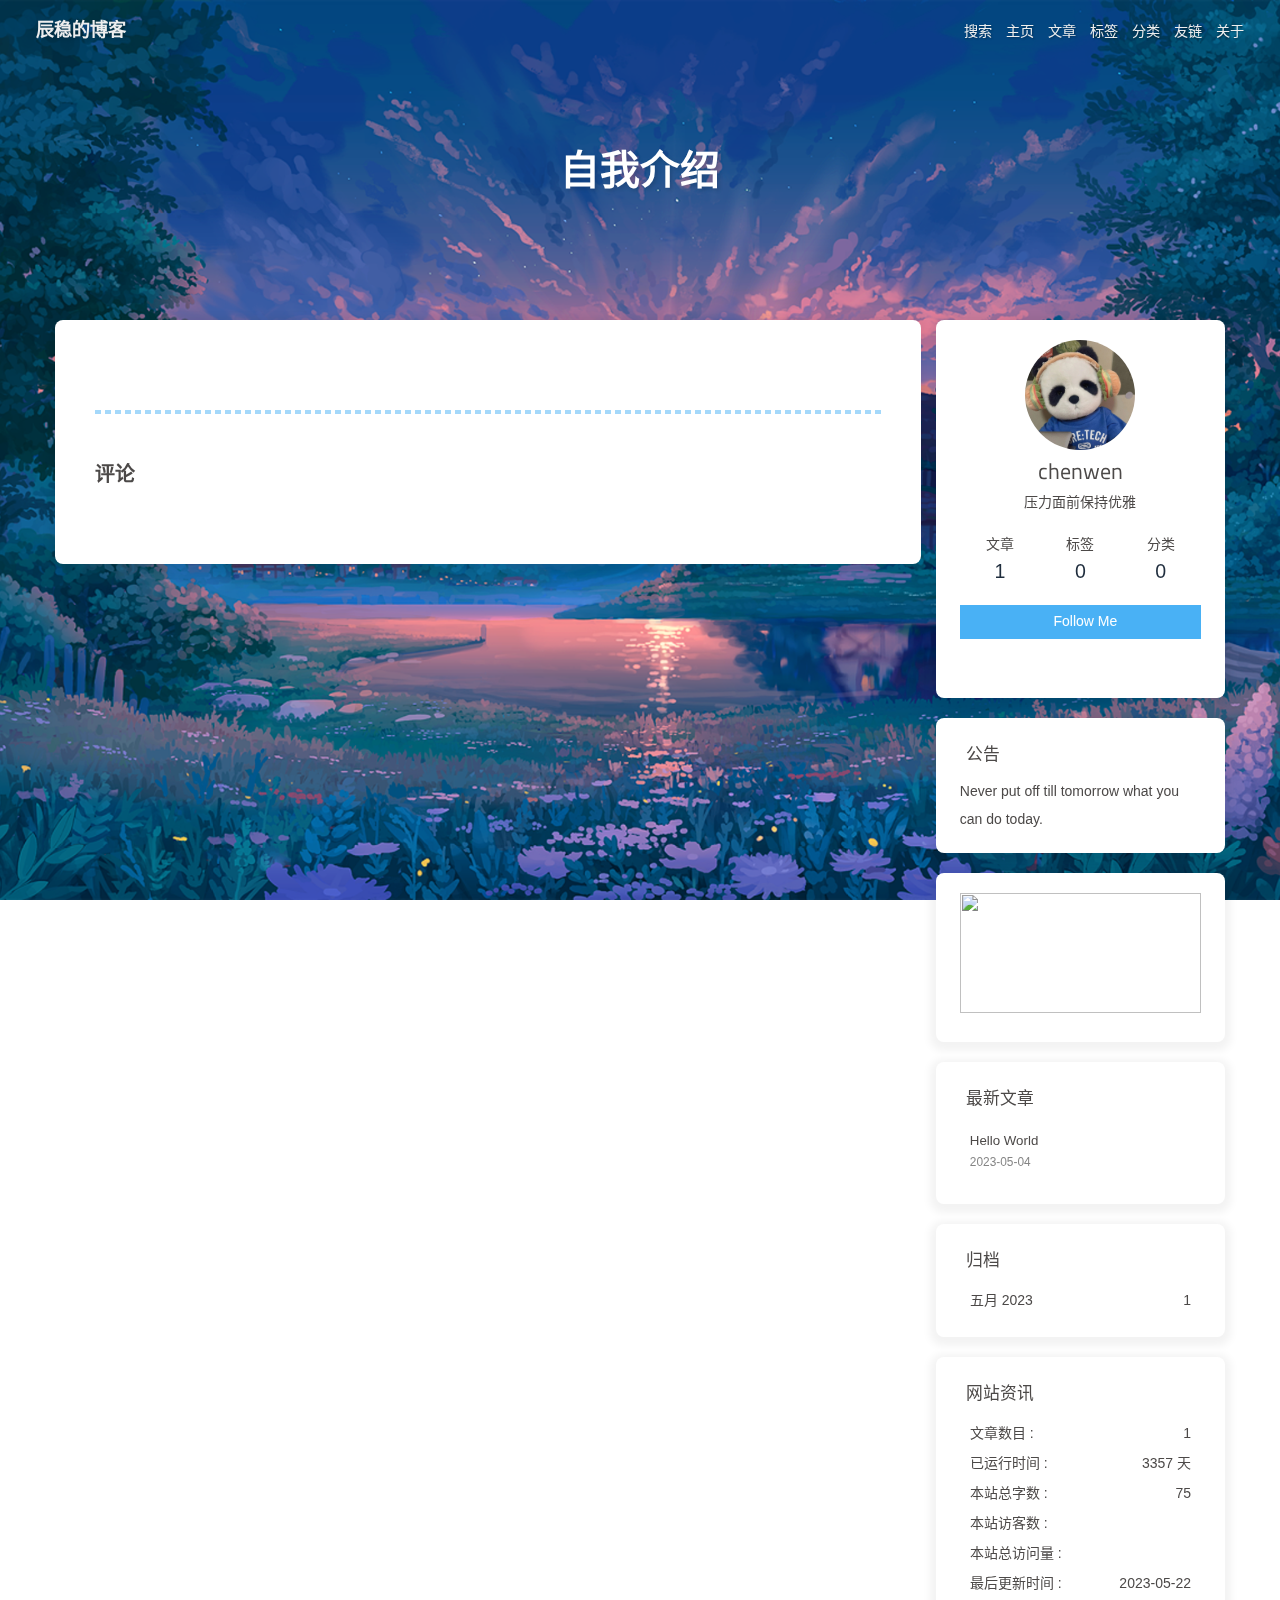
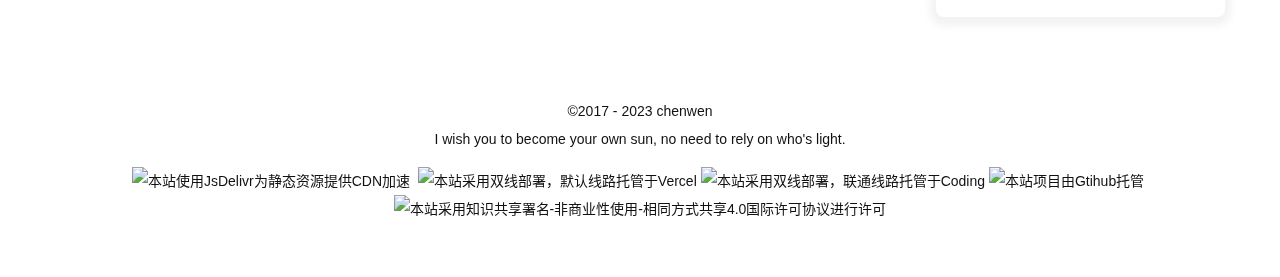
==== commit 6fd26f03: "Site updated: 2023-05-22 19:31:10" ====
--- a/about/index.html
+++ b/about/index.html
@@ -181,7 +181,7 @@
 document.addEventListener('pjax:send', () => {
   Pace.restart()
 })
-</script><link rel="stylesheet" href="/css/progress_bar.css"/><script src="https://cdn.jsdelivr.net/npm/pace-js/pace.min.js"></script><div id="web_bg"></div><div id="sidebar"><div id="menu-mask"></div><div id="sidebar-menus"><div class="avatar-img is-center"><img src="/img/avatar.jpg" onerror="onerror=null;src='/img/friend_404.gif'" alt="avatar"/></div><div class="sidebar-site-data site-data is-center"><a href="/archives/"><div class="headline">文章</div><div class="length-num">1</div></a><a href="/tags/"><div class="headline">标签</div><div class="length-num">0</div></a><a href="/categories/"><div class="headline">分类</div><div class="length-num">0</div></a></div><hr/><div class="menus_items"><div class="menus_item"><a class="site-page" href="/"><i class="fa-fw fas fa-home"></i><span> 主页</span></a></div><div class="menus_item"><a class="site-page" href="/archives/"><i class="fa-fw fa fa fa-archive"></i><span> 文章</span></a></div><div class="menus_item"><a class="site-page" href="/tags/"><i class="fa-fw fa fa-tags"></i><span> 标签</span></a></div><div class="menus_item"><a class="site-page" href="/categories/"><i class="fa-fw fa fa-folder-open"></i><span> 分类</span></a></div><div class="menus_item"><a class="site-page" href="/links/"><i class="fa-fw fa fa-link"></i><span> 友链</span></a></div><div class="menus_item"><a class="site-page" href="/about/"><i class="fa-fw fas fa-heart"></i><span> 关于</span></a></div></div></div></div><div class="page" id="body-wrap"><header class="not-home-page" id="page-header"><nav id="nav"><span id="blog-info"><a href="/" title="辰稳的博客"><span class="site-name">辰稳的博客</span></a></span><div id="menus"><div id="search-button"><a class="site-page social-icon search" href="javascript:void(0);"><i class="fas fa-search fa-fw"></i><span> 搜索</span></a></div><div class="menus_items"><div class="menus_item"><a class="site-page" href="/"><i class="fa-fw fas fa-home"></i><span> 主页</span></a></div><div class="menus_item"><a class="site-page" href="/archives/"><i class="fa-fw fa fa fa-archive"></i><span> 文章</span></a></div><div class="menus_item"><a class="site-page" href="/tags/"><i class="fa-fw fa fa-tags"></i><span> 标签</span></a></div><div class="menus_item"><a class="site-page" href="/categories/"><i class="fa-fw fa fa-folder-open"></i><span> 分类</span></a></div><div class="menus_item"><a class="site-page" href="/links/"><i class="fa-fw fa fa-link"></i><span> 友链</span></a></div><div class="menus_item"><a class="site-page" href="/about/"><i class="fa-fw fas fa-heart"></i><span> 关于</span></a></div></div><div id="toggle-menu"><a class="site-page" href="javascript:void(0);"><i class="fas fa-bars fa-fw"></i></a></div></div></nav><div id="page-site-info"><h1 id="site-title">自我介绍</h1></div></header><main class="layout" id="content-inner"><div id="page"><div id="article-container"></div><hr/><div id="post-comment"><div class="comment-head"><div class="comment-headline"><i class="fas fa-comments fa-fw"></i><span> 评论</span></div></div><div class="comment-wrap"><div><div id="twikoo-wrap"></div></div></div></div></div><div class="aside-content" id="aside-content"><div class="card-widget card-info"><div class="is-center"><div class="avatar-img"><img src="/img/avatar.jpg" onerror="this.onerror=null;this.src='/img/friend_404.gif'" alt="avatar"/></div><div class="author-info__name">chenwen</div><div class="author-info__description">压力面前保持优雅</div></div><div class="card-info-data site-data is-center"><a href="/archives/"><div class="headline">文章</div><div class="length-num">1</div></a><a href="/tags/"><div class="headline">标签</div><div class="length-num">0</div></a><a href="/categories/"><div class="headline">分类</div><div class="length-num">0</div></a></div><a id="card-info-btn" target="_blank" rel="noopener" href="https://github.com/xxxxxx"><i class="fab fa-github"></i><span>Follow Me</span></a><div class="card-info-social-icons is-center"><a class="social-icon" href="https://github.com/" target="_blank" title="Github"><i class="fab fa-github"></i></a><a class="social-icon" href="http://28441096.xyz/" target="_blank" title="BLOG"><i class="fa fa-book-open"></i></a><a class="social-icon" href="mailto:28441096@qq.com" target="_blank" title="Email"><i class="fas fa-envelope-open-text"></i></a></div></div><div class="card-widget card-announcement"><div class="item-headline"><i class="fas fa-bullhorn fa-shake"></i><span>公告</span></div><div class="announcement_content">Never put off till tomorrow what you can do today.</div></div><div class="sticky_layout"><div class="card-widget card-recent-post"><div class="item-headline"><i class="fas fa-history"></i><span>最新文章</span></div><div class="aside-list"><div class="aside-list-item no-cover"><div class="content"><a class="title" href="/post/undefined.html" title="Hello World">Hello World</a><time datetime="2023-05-04T13:56:14.245Z" title="发表于 2023-05-04 21:56:14">2023-05-04</time></div></div></div></div><div class="card-widget card-archives"><div class="item-headline"><i class="fas fa-archive"></i><span>归档</span></div><ul class="card-archive-list"><li class="card-archive-list-item"><a class="card-archive-list-link" href="/archives/2023/05/"><span class="card-archive-list-date">五月 2023</span><span class="card-archive-list-count">1</span></a></li></ul></div><div class="card-widget card-webinfo"><div class="item-headline"><i class="fas fa-chart-line"></i><span>网站资讯</span></div><div class="webinfo"><div class="webinfo-item"><div class="item-name">文章数目 :</div><div class="item-count">1</div></div><div class="webinfo-item"><div class="item-name">已运行时间 :</div><div class="item-count" id="runtimeshow" data-publishDate="2017-05-14T16:00:00.000Z"><i class="fa-solid fa-spinner fa-spin"></i></div></div><div class="webinfo-item"><div class="item-name">本站总字数 :</div><div class="item-count">75</div></div><div class="webinfo-item"><div class="item-name">本站访客数 :</div><div class="item-count" id="busuanzi_value_site_uv"><i class="fa-solid fa-spinner fa-spin"></i></div></div><div class="webinfo-item"><div class="item-name">本站总访问量 :</div><div class="item-count" id="busuanzi_value_site_pv"><i class="fa-solid fa-spinner fa-spin"></i></div></div><div class="webinfo-item"><div class="item-name">最后更新时间 :</div><div class="item-count" id="last-push-date" data-lastPushDate="2023-05-11T13:23:41.285Z"><i class="fa-solid fa-spinner fa-spin"></i></div></div></div></div></div></div></main><footer id="footer" style="background-color: transparent;"><div id="footer-wrap"><div class="copyright">&copy;2017 - 2023  <i id="heartbeat" class="fa fas fa-heartbeat"></i> chenwen</div><div class="footer_custom_text">I wish you to become your own sun, no need to rely on who's light.<p><a target="_blank" href="https://www.jsdelivr.com/"><img src="https://img.shields.io/badge/CDN-jsDelivr-orange?style=flat&logo=jsDelivr" title="本站使用JsDelivr为静态资源提供CDN加速"></a> &nbsp;<a target="_blank" href="https://vercel.com/ "><img src="https://img.shields.io/badge/Hosted-Vervel-brightgreen?style=flat&logo=Vercel" title="本站采用双线部署，默认线路托管于Vercel"></a>&nbsp;<a target="_blank" href="https://vercel.com/ "><img src="https://img.shields.io/badge/Hosted-Coding-0cedbe?style=flat&logo=Codio" title="本站采用双线部署，联通线路托管于Coding"></a>&nbsp;<a target="_blank" href="https://github.com/"><img src="https://img.shields.io/badge/Source-Github-d021d6?style=flat&logo=GitHub" title="本站项目由Gtihub托管"></a>&nbsp;<a target="_blank" href="http://creativecommons.org/licenses/by-nc-sa/4.0/"><img src="https://img.shields.io/badge/Copyright-BY--NC--SA%204.0-d42328?style=flat&logo=Claris" title="本站采用知识共享署名-非商业性使用-相同方式共享4.0国际许可协议进行许可"></a></p></div></div><link rel="stylesheet" href="https://fastly.jsdelivr.net/gh/HCLonely/images@master/others/heartbeat.min.css"></footer></div><div id="rightside"><div id="rightside-config-hide"><button id="darkmode" type="button" title="浅色和深色模式转换"><i class="fas fa-adjust"></i></button><button id="hide-aside-btn" type="button" title="单栏和双栏切换"><i class="fas fa-arrows-alt-h"></i></button></div><div id="rightside-config-show"><button id="rightside_config" type="button" title="设置"><i class="fas fa-cog fa-spin"></i></button><a id="to_comment" href="#post-comment" title="直达评论"><i class="fas fa-comments"></i></a><button id="go-up" type="button" title="回到顶部"><span class="scroll-percent"></span><i class="fas fa-arrow-up"></i></button></div></div><div><script src="/js/utils.js"></script><script src="/js/main.js"></script><script src="https://cdn.jsdelivr.net/npm/@fancyapps/ui/dist/fancybox/fancybox.umd.min.js"></script><div class="js-pjax"><script>(()=>{
+</script><link rel="stylesheet" href="/css/progress_bar.css"/><script src="https://cdn.jsdelivr.net/npm/pace-js/pace.min.js"></script><div id="web_bg"></div><div id="sidebar"><div id="menu-mask"></div><div id="sidebar-menus"><div class="avatar-img is-center"><img src="/img/avatar.jpg" onerror="onerror=null;src='/img/friend_404.gif'" alt="avatar"/></div><div class="sidebar-site-data site-data is-center"><a href="/archives/"><div class="headline">文章</div><div class="length-num">1</div></a><a href="/tags/"><div class="headline">标签</div><div class="length-num">0</div></a><a href="/categories/"><div class="headline">分类</div><div class="length-num">0</div></a></div><hr/><div class="menus_items"><div class="menus_item"><a class="site-page" href="/"><i class="fa-fw fas fa-home"></i><span> 主页</span></a></div><div class="menus_item"><a class="site-page" href="/archives/"><i class="fa-fw fa fa fa-archive"></i><span> 文章</span></a></div><div class="menus_item"><a class="site-page" href="/tags/"><i class="fa-fw fa fa-tags"></i><span> 标签</span></a></div><div class="menus_item"><a class="site-page" href="/categories/"><i class="fa-fw fa fa-folder-open"></i><span> 分类</span></a></div><div class="menus_item"><a class="site-page" href="/links/"><i class="fa-fw fa fa-link"></i><span> 友链</span></a></div><div class="menus_item"><a class="site-page" href="/about/"><i class="fa-fw fas fa-heart"></i><span> 关于</span></a></div></div></div></div><div class="page" id="body-wrap"><header class="not-home-page" id="page-header"><nav id="nav"><span id="blog-info"><a href="/" title="辰稳的博客"><span class="site-name">辰稳的博客</span></a></span><div id="menus"><div id="search-button"><a class="site-page social-icon search" href="javascript:void(0);"><i class="fas fa-search fa-fw"></i><span> 搜索</span></a></div><div class="menus_items"><div class="menus_item"><a class="site-page" href="/"><i class="fa-fw fas fa-home"></i><span> 主页</span></a></div><div class="menus_item"><a class="site-page" href="/archives/"><i class="fa-fw fa fa fa-archive"></i><span> 文章</span></a></div><div class="menus_item"><a class="site-page" href="/tags/"><i class="fa-fw fa fa-tags"></i><span> 标签</span></a></div><div class="menus_item"><a class="site-page" href="/categories/"><i class="fa-fw fa fa-folder-open"></i><span> 分类</span></a></div><div class="menus_item"><a class="site-page" href="/links/"><i class="fa-fw fa fa-link"></i><span> 友链</span></a></div><div class="menus_item"><a class="site-page" href="/about/"><i class="fa-fw fas fa-heart"></i><span> 关于</span></a></div></div><div id="toggle-menu"><a class="site-page" href="javascript:void(0);"><i class="fas fa-bars fa-fw"></i></a></div></div></nav><div id="page-site-info"><h1 id="site-title">自我介绍</h1></div></header><main class="layout" id="content-inner"><div id="page"><div id="article-container"></div><hr/><div id="post-comment"><div class="comment-head"><div class="comment-headline"><i class="fas fa-comments fa-fw"></i><span> 评论</span></div></div><div class="comment-wrap"><div><div id="twikoo-wrap"></div></div></div></div></div><div class="aside-content" id="aside-content"><div class="card-widget card-info"><div class="is-center"><div class="avatar-img"><img src="/img/avatar.jpg" onerror="this.onerror=null;this.src='/img/friend_404.gif'" alt="avatar"/></div><div class="author-info__name">chenwen</div><div class="author-info__description">压力面前保持优雅</div></div><div class="card-info-data site-data is-center"><a href="/archives/"><div class="headline">文章</div><div class="length-num">1</div></a><a href="/tags/"><div class="headline">标签</div><div class="length-num">0</div></a><a href="/categories/"><div class="headline">分类</div><div class="length-num">0</div></a></div><a id="card-info-btn" target="_blank" rel="noopener" href="https://github.com/xxxxxx"><i class="fab fa-github"></i><span>Follow Me</span></a><div class="card-info-social-icons is-center"><a class="social-icon" href="https://github.com/" target="_blank" title="Github"><i class="fab fa-github"></i></a><a class="social-icon" href="http://28441096.xyz/" target="_blank" title="BLOG"><i class="fa fa-book-open"></i></a><a class="social-icon" href="mailto:28441096@qq.com" target="_blank" title="Email"><i class="fas fa-envelope-open-text"></i></a></div></div><div class="card-widget card-announcement"><div class="item-headline"><i class="fas fa-bullhorn fa-shake"></i><span>公告</span></div><div class="announcement_content">Never put off till tomorrow what you can do today.</div></div><div class="sticky_layout"><div class="card-widget card-recent-post"><div class="item-headline"><i class="fas fa-history"></i><span>最新文章</span></div><div class="aside-list"><div class="aside-list-item no-cover"><div class="content"><a class="title" href="/post/undefined.html" title="Hello World">Hello World</a><time datetime="2023-05-04T13:56:14.245Z" title="发表于 2023-05-04 21:56:14">2023-05-04</time></div></div></div></div><div class="card-widget card-archives"><div class="item-headline"><i class="fas fa-archive"></i><span>归档</span></div><ul class="card-archive-list"><li class="card-archive-list-item"><a class="card-archive-list-link" href="/archives/2023/05/"><span class="card-archive-list-date">五月 2023</span><span class="card-archive-list-count">1</span></a></li></ul></div><div class="card-widget card-webinfo"><div class="item-headline"><i class="fas fa-chart-line"></i><span>网站资讯</span></div><div class="webinfo"><div class="webinfo-item"><div class="item-name">文章数目 :</div><div class="item-count">1</div></div><div class="webinfo-item"><div class="item-name">已运行时间 :</div><div class="item-count" id="runtimeshow" data-publishDate="2017-05-14T16:00:00.000Z"><i class="fa-solid fa-spinner fa-spin"></i></div></div><div class="webinfo-item"><div class="item-name">本站总字数 :</div><div class="item-count">75</div></div><div class="webinfo-item"><div class="item-name">本站访客数 :</div><div class="item-count" id="busuanzi_value_site_uv"><i class="fa-solid fa-spinner fa-spin"></i></div></div><div class="webinfo-item"><div class="item-name">本站总访问量 :</div><div class="item-count" id="busuanzi_value_site_pv"><i class="fa-solid fa-spinner fa-spin"></i></div></div><div class="webinfo-item"><div class="item-name">最后更新时间 :</div><div class="item-count" id="last-push-date" data-lastPushDate="2023-05-22T11:31:03.202Z"><i class="fa-solid fa-spinner fa-spin"></i></div></div></div></div></div></div></main><footer id="footer" style="background-color: transparent;"><div id="footer-wrap"><div class="copyright">&copy;2017 - 2023  <i id="heartbeat" class="fa fas fa-heartbeat"></i> chenwen</div><div class="footer_custom_text">I wish you to become your own sun, no need to rely on who's light.<p><a target="_blank" href="https://www.jsdelivr.com/"><img src="https://img.shields.io/badge/CDN-jsDelivr-orange?style=flat&logo=jsDelivr" title="本站使用JsDelivr为静态资源提供CDN加速"></a> &nbsp;<a target="_blank" href="https://vercel.com/ "><img src="https://img.shields.io/badge/Hosted-Vervel-brightgreen?style=flat&logo=Vercel" title="本站采用双线部署，默认线路托管于Vercel"></a>&nbsp;<a target="_blank" href="https://vercel.com/ "><img src="https://img.shields.io/badge/Hosted-Coding-0cedbe?style=flat&logo=Codio" title="本站采用双线部署，联通线路托管于Coding"></a>&nbsp;<a target="_blank" href="https://github.com/"><img src="https://img.shields.io/badge/Source-Github-d021d6?style=flat&logo=GitHub" title="本站项目由Gtihub托管"></a>&nbsp;<a target="_blank" href="http://creativecommons.org/licenses/by-nc-sa/4.0/"><img src="https://img.shields.io/badge/Copyright-BY--NC--SA%204.0-d42328?style=flat&logo=Claris" title="本站采用知识共享署名-非商业性使用-相同方式共享4.0国际许可协议进行许可"></a></p></div></div><link rel="stylesheet" href="https://fastly.jsdelivr.net/gh/HCLonely/images@master/others/heartbeat.min.css"></footer></div><div id="rightside"><div id="rightside-config-hide"><button id="darkmode" type="button" title="浅色和深色模式转换"><i class="fas fa-adjust"></i></button><button id="hide-aside-btn" type="button" title="单栏和双栏切换"><i class="fas fa-arrows-alt-h"></i></button></div><div id="rightside-config-show"><button id="rightside_config" type="button" title="设置"><i class="fas fa-cog fa-spin"></i></button><a id="to_comment" href="#post-comment" title="直达评论"><i class="fas fa-comments"></i></a><button id="go-up" type="button" title="回到顶部"><span class="scroll-percent"></span><i class="fas fa-arrow-up"></i></button></div></div><div><script src="/js/utils.js"></script><script src="/js/main.js"></script><script src="https://cdn.jsdelivr.net/npm/@fancyapps/ui/dist/fancybox/fancybox.umd.min.js"></script><div class="js-pjax"><script>(()=>{
   const init = () => {
     twikoo.init(Object.assign({
       el: '#twikoo-wrap',
